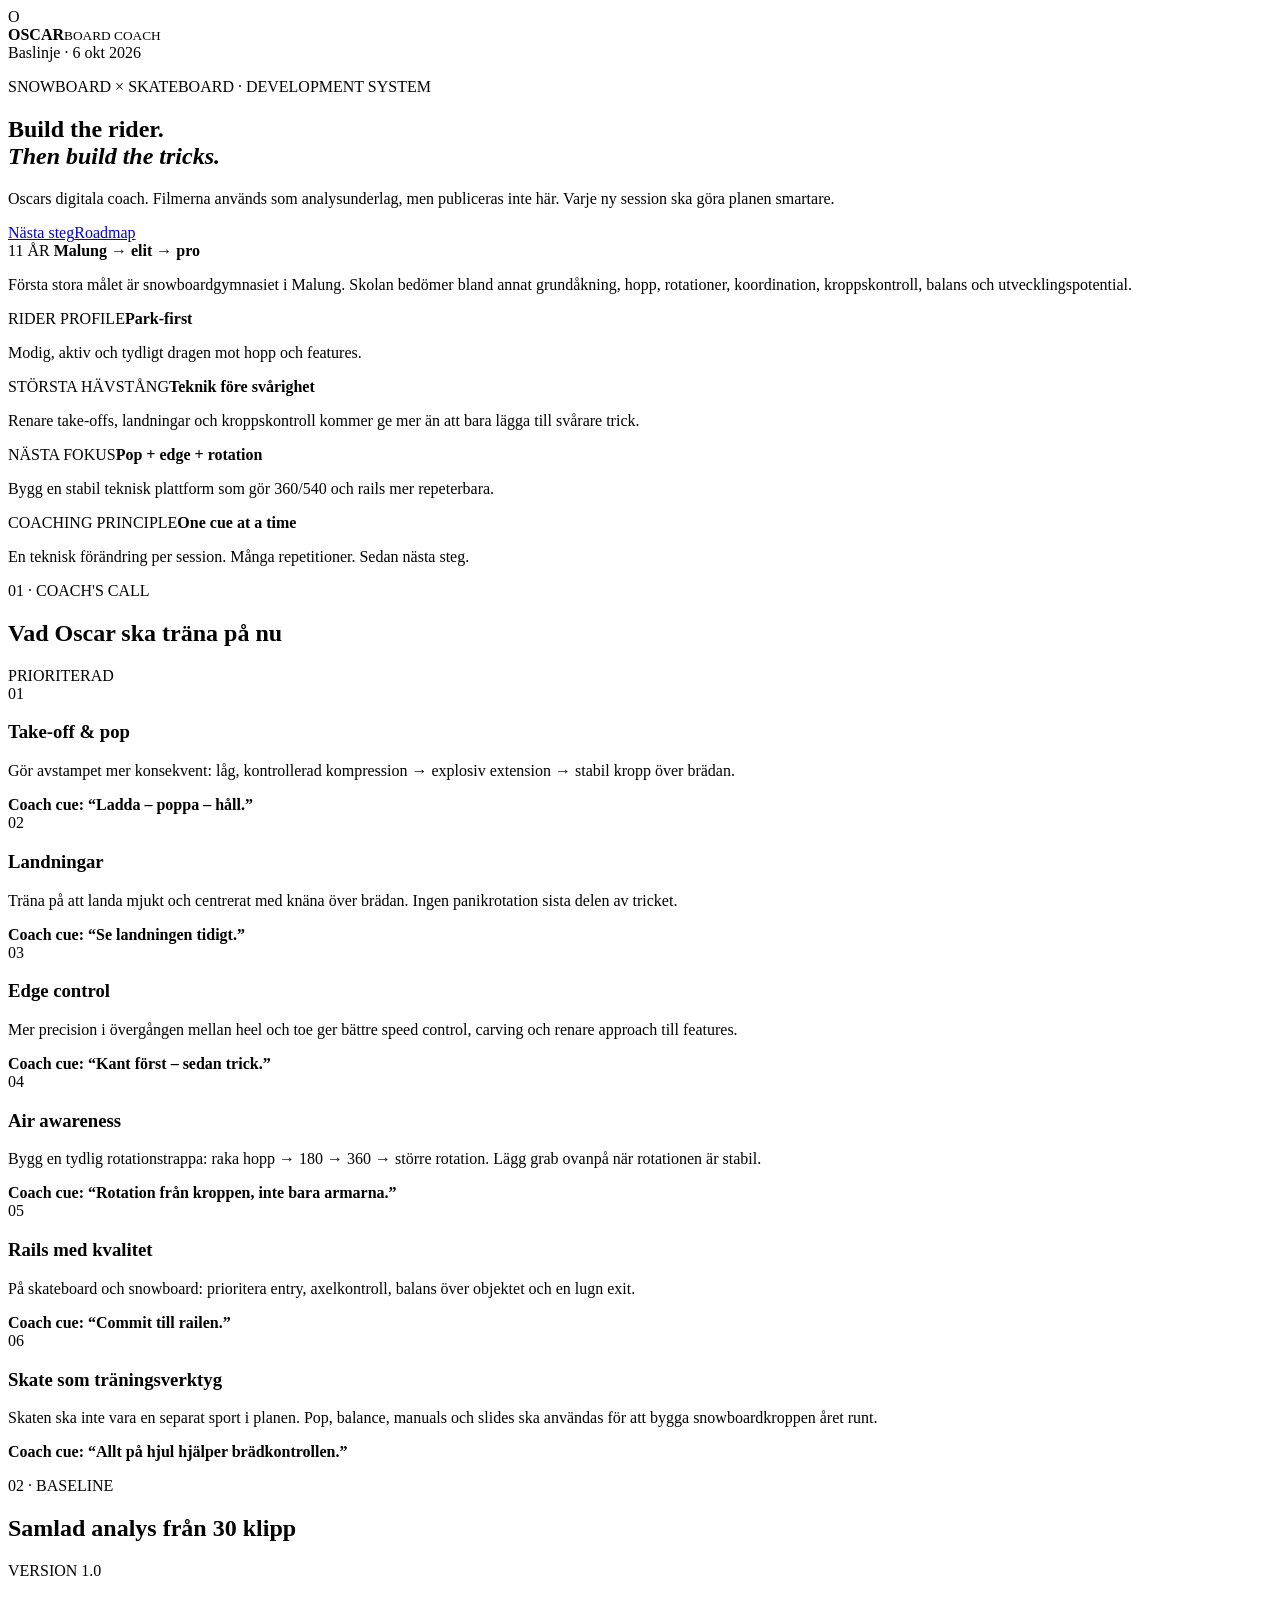
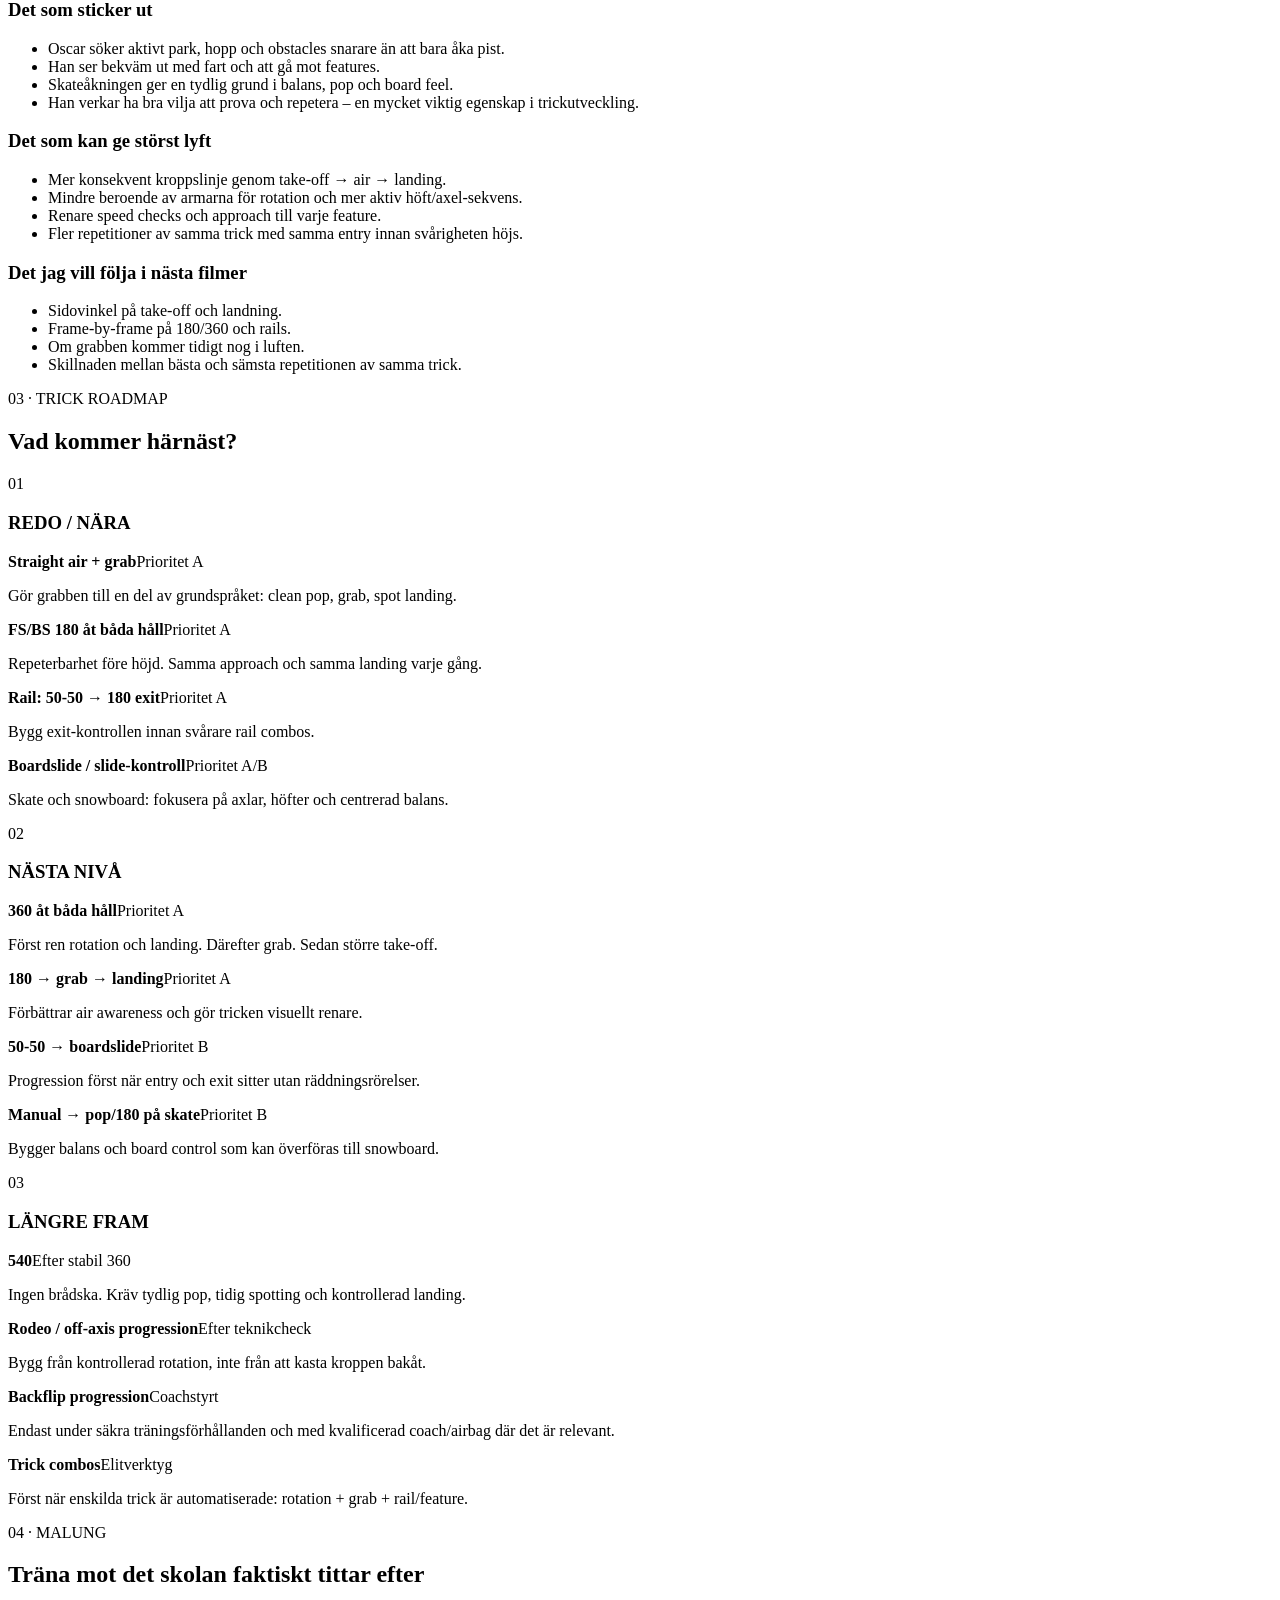
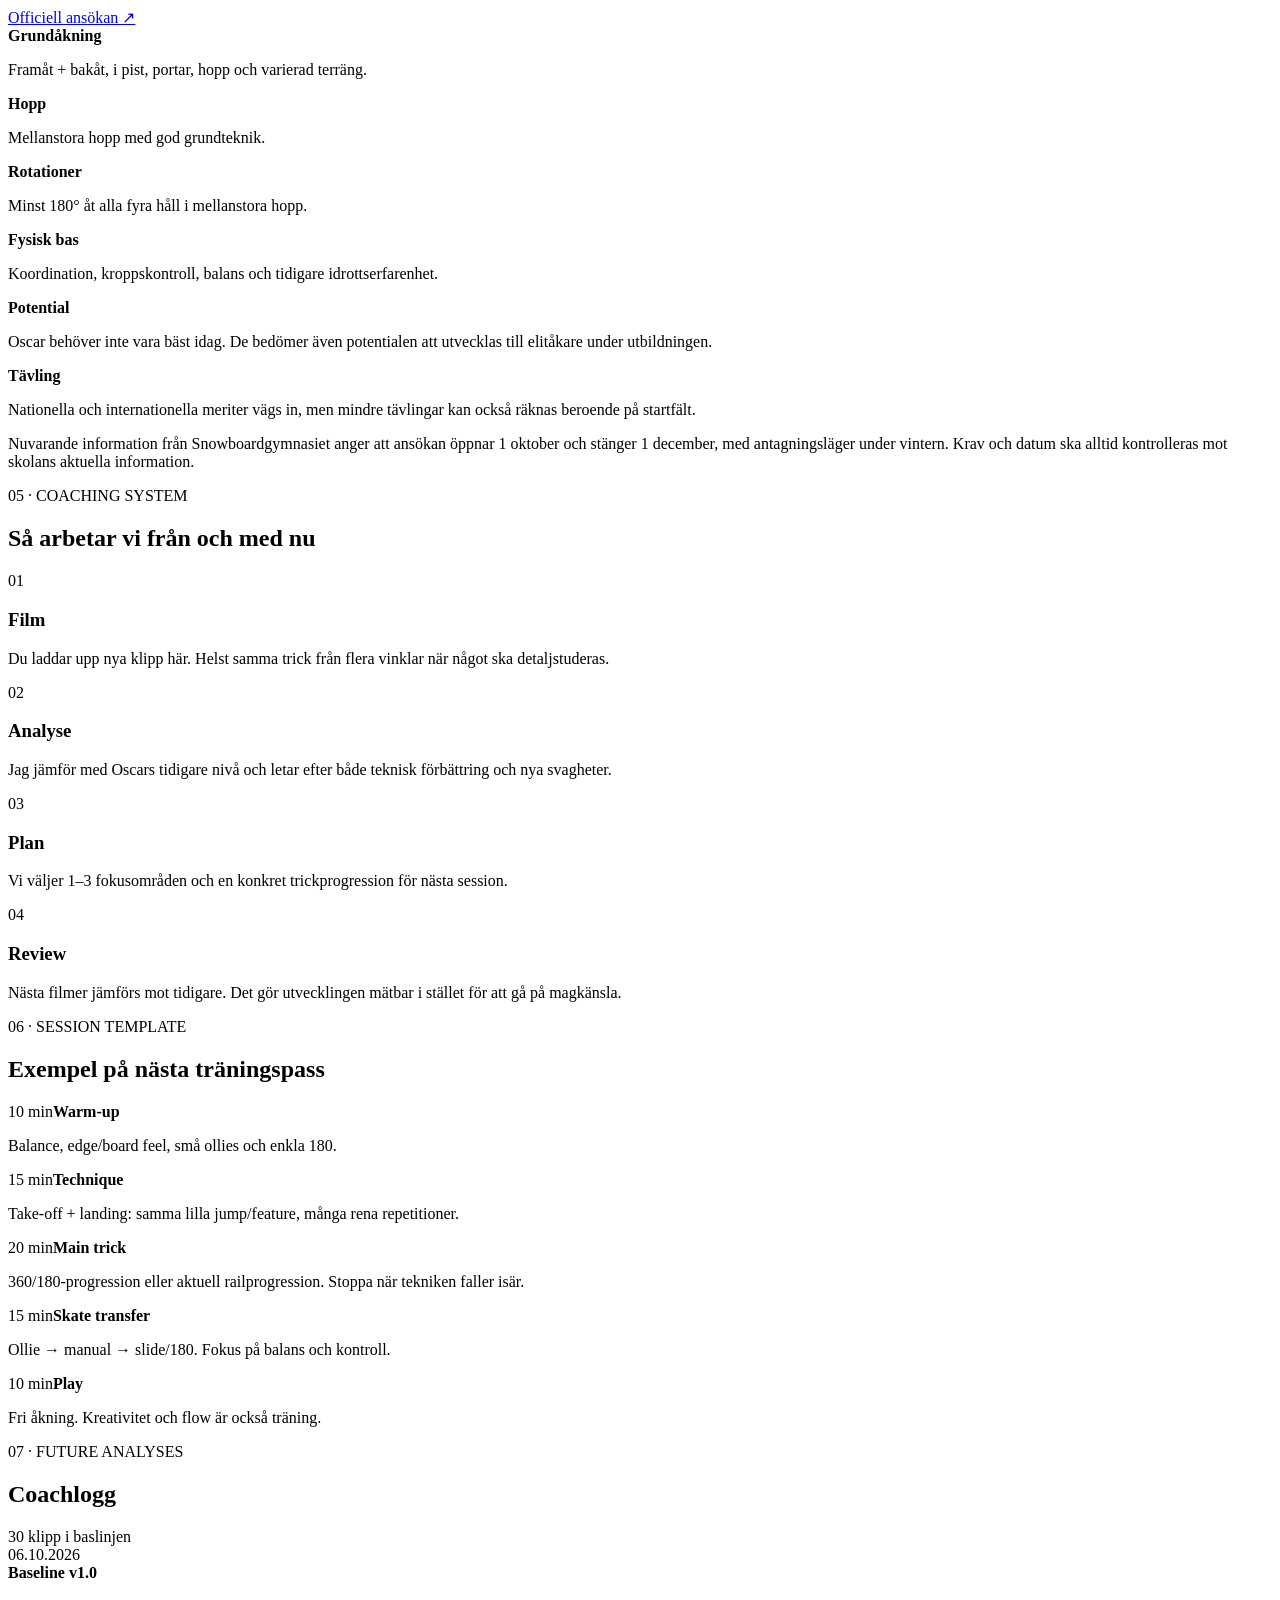
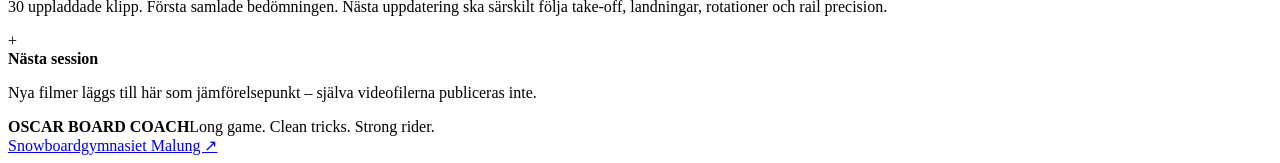
==== oscar/index.html @ fbc898da "Add Oscar Board Coach: oscar/index.html" ====
<!doctype html>
<html lang="sv">
<head>
<meta charset="utf-8">
<meta name="viewport" content="width=device-width, initial-scale=1">
<meta name="theme-color" content="#0b0f14">
<title>OSCAR · Board Coach</title>
<link rel="stylesheet" href="style.css">
</head>
<body>
<header class="top">
  <div class="brand"><span class="mark">O</span><div><strong>OSCAR</strong><small>BOARD COACH</small></div></div>
  <div class="top-meta"><span class="dot"></span> Baslinje · 6 okt 2026</div>
</header>

<main>
<section class="hero">
  <div class="hero-copy">
    <p class="eyebrow">SNOWBOARD × SKATEBOARD · DEVELOPMENT SYSTEM</p>
    <h1>Build the rider.<br><em>Then build the tricks.</em></h1>
    <p class="lead">Oscars digitala coach. Filmerna används som analysunderlag, men publiceras inte här. Varje ny session ska göra planen smartare.</p>
    <div class="hero-actions"><a href="#next">Nästa steg</a><a class="ghost" href="#roadmap">Roadmap</a></div>
  </div>
  <div class="target">
    <span>11 ÅR</span>
    <strong>Malung → elit → pro</strong>
    <p>Första stora målet är snowboardgymnasiet i Malung. Skolan bedömer bland annat grundåkning, hopp, rotationer, koordination, kroppskontroll, balans och utvecklingspotential.</p>
  </div>
</section>

<section class="score-grid">
  <article><span>RIDER PROFILE</span><strong>Park-first</strong><p>Modig, aktiv och tydligt dragen mot hopp och features.</p></article>
  <article><span>STÖRSTA HÄVSTÅNG</span><strong>Teknik före svårighet</strong><p>Renare take-offs, landningar och kroppskontroll kommer ge mer än att bara lägga till svårare trick.</p></article>
  <article><span>NÄSTA FOKUS</span><strong>Pop + edge + rotation</strong><p>Bygg en stabil teknisk plattform som gör 360/540 och rails mer repeterbara.</p></article>
  <article><span>COACHING PRINCIPLE</span><strong>One cue at a time</strong><p>En teknisk förändring per session. Många repetitioner. Sedan nästa steg.</p></article>
</section>

<section id="next" class="section">
  <div class="section-head"><div><p class="eyebrow">01 · COACH'S CALL</p><h2>Vad Oscar ska träna på nu</h2></div><span class="pill hot">PRIORITERAD</span></div>
  <div class="priority-grid">
    <article class="priority p1"><span>01</span><h3>Take-off & pop</h3><p>Gör avstampet mer konsekvent: låg, kontrollerad kompression → explosiv extension → stabil kropp över brädan.</p><b>Coach cue: “Ladda – poppa – håll.”</b></article>
    <article class="priority p2"><span>02</span><h3>Landningar</h3><p>Träna på att landa mjukt och centrerat med knäna över brädan. Ingen panikrotation sista delen av tricket.</p><b>Coach cue: “Se landningen tidigt.”</b></article>
    <article class="priority p3"><span>03</span><h3>Edge control</h3><p>Mer precision i övergången mellan heel och toe ger bättre speed control, carving och renare approach till features.</p><b>Coach cue: “Kant först – sedan trick.”</b></article>
    <article class="priority p4"><span>04</span><h3>Air awareness</h3><p>Bygg en tydlig rotationstrappa: raka hopp → 180 → 360 → större rotation. Lägg grab ovanpå när rotationen är stabil.</p><b>Coach cue: “Rotation från kroppen, inte bara armarna.”</b></article>
    <article class="priority p5"><span>05</span><h3>Rails med kvalitet</h3><p>På skateboard och snowboard: prioritera entry, axelkontroll, balans över objektet och en lugn exit.</p><b>Coach cue: “Commit till railen.”</b></article>
    <article class="priority p6"><span>06</span><h3>Skate som träningsverktyg</h3><p>Skaten ska inte vara en separat sport i planen. Pop, balance, manuals och slides ska användas för att bygga snowboardkroppen året runt.</p><b>Coach cue: “Allt på hjul hjälper brädkontrollen.”</b></article>
  </div>
</section>

<section class="section">
  <div class="section-head"><div><p class="eyebrow">02 · BASELINE</p><h2>Samlad analys från 30 klipp</h2></div><span class="pill">VERSION 1.0</span></div>
  <div class="analysis-grid">
    <article class="analysis-card"><h3>Det som sticker ut</h3><ul><li>Oscar söker aktivt park, hopp och obstacles snarare än att bara åka pist.</li><li>Han ser bekväm ut med fart och att gå mot features.</li><li>Skateåkningen ger en tydlig grund i balans, pop och board feel.</li><li>Han verkar ha bra vilja att prova och repetera – en mycket viktig egenskap i trickutveckling.</li></ul></article>
    <article class="analysis-card"><h3>Det som kan ge störst lyft</h3><ul><li>Mer konsekvent kroppslinje genom take-off → air → landing.</li><li>Mindre beroende av armarna för rotation och mer aktiv höft/axel-sekvens.</li><li>Renare speed checks och approach till varje feature.</li><li>Fler repetitioner av samma trick med samma entry innan svårigheten höjs.</li></ul></article>
    <article class="analysis-card"><h3>Det jag vill följa i nästa filmer</h3><ul><li>Sidovinkel på take-off och landning.</li><li>Frame-by-frame på 180/360 och rails.</li><li>Om grabben kommer tidigt nog i luften.</li><li>Skillnaden mellan bästa och sämsta repetitionen av samma trick.</li></ul></article>
  </div>
</section>

<section id="roadmap" class="section">
  <div class="section-head"><div><p class="eyebrow">03 · TRICK ROADMAP</p><h2>Vad kommer härnäst?</h2></div></div>
  <div class="roadmap">
    <div class="road-col ready"><header><span>01</span><h3>REDO / NÄRA</h3></header>
      <div class="trick"><strong>Straight air + grab</strong><span>Prioritet A</span><p>Gör grabben till en del av grundspråket: clean pop, grab, spot landing.</p></div>
      <div class="trick"><strong>FS/BS 180 åt båda håll</strong><span>Prioritet A</span><p>Repeterbarhet före höjd. Samma approach och samma landing varje gång.</p></div>
      <div class="trick"><strong>Rail: 50-50 → 180 exit</strong><span>Prioritet A</span><p>Bygg exit-kontrollen innan svårare rail combos.</p></div>
      <div class="trick"><strong>Boardslide / slide-kontroll</strong><span>Prioritet A/B</span><p>Skate och snowboard: fokusera på axlar, höfter och centrerad balans.</p></div>
    </div>
    <div class="road-col next"><header><span>02</span><h3>NÄSTA NIVÅ</h3></header>
      <div class="trick"><strong>360 åt båda håll</strong><span>Prioritet A</span><p>Först ren rotation och landing. Därefter grab. Sedan större take-off.</p></div>
      <div class="trick"><strong>180 → grab → landing</strong><span>Prioritet A</span><p>Förbättrar air awareness och gör tricken visuellt renare.</p></div>
      <div class="trick"><strong>50-50 → boardslide</strong><span>Prioritet B</span><p>Progression först när entry och exit sitter utan räddningsrörelser.</p></div>
      <div class="trick"><strong>Manual → pop/180 på skate</strong><span>Prioritet B</span><p>Bygger balans och board control som kan överföras till snowboard.</p></div>
    </div>
    <div class="road-col later"><header><span>03</span><h3>LÄNGRE FRAM</h3></header>
      <div class="trick"><strong>540</strong><span>Efter stabil 360</span><p>Ingen brådska. Kräv tydlig pop, tidig spotting och kontrollerad landing.</p></div>
      <div class="trick"><strong>Rodeo / off-axis progression</strong><span>Efter teknikcheck</span><p>Bygg från kontrollerad rotation, inte från att kasta kroppen bakåt.</p></div>
      <div class="trick"><strong>Backflip progression</strong><span>Coachstyrt</span><p>Endast under säkra träningsförhållanden och med kvalificerad coach/airbag där det är relevant.</p></div>
      <div class="trick"><strong>Trick combos</strong><span>Elitverktyg</span><p>Först när enskilda trick är automatiserade: rotation + grab + rail/feature.</p></div>
    </div>
  </div>
</section>

<section class="section">
  <div class="section-head"><div><p class="eyebrow">04 · MALUNG</p><h2>Träna mot det skolan faktiskt tittar efter</h2></div><a class="source" href="https://www.snowboardgymnasiet.se/ansokan/">Officiell ansökan ↗</a></div>
  <div class="malung-grid">
    <div><strong>Grundåkning</strong><p>Framåt + bakåt, i pist, portar, hopp och varierad terräng.</p></div>
    <div><strong>Hopp</strong><p>Mellanstora hopp med god grundteknik.</p></div>
    <div><strong>Rotationer</strong><p>Minst 180° åt alla fyra håll i mellanstora hopp.</p></div>
    <div><strong>Fysisk bas</strong><p>Koordination, kroppskontroll, balans och tidigare idrottserfarenhet.</p></div>
    <div><strong>Potential</strong><p>Oscar behöver inte vara bäst idag. De bedömer även potentialen att utvecklas till elitåkare under utbildningen.</p></div>
    <div><strong>Tävling</strong><p>Nationella och internationella meriter vägs in, men mindre tävlingar kan också räknas beroende på startfält.</p></div>
  </div>
  <p class="fine">Nuvarande information från Snowboardgymnasiet anger att ansökan öppnar 1 oktober och stänger 1 december, med antagningsläger under vintern. Krav och datum ska alltid kontrolleras mot skolans aktuella information.</p>
</section>

<section class="section">
  <div class="section-head"><div><p class="eyebrow">05 · COACHING SYSTEM</p><h2>Så arbetar vi från och med nu</h2></div></div>
  <div class="system-grid">
    <article><span>01</span><h3>Film</h3><p>Du laddar upp nya klipp här. Helst samma trick från flera vinklar när något ska detaljstuderas.</p></article>
    <article><span>02</span><h3>Analyse</h3><p>Jag jämför med Oscars tidigare nivå och letar efter både teknisk förbättring och nya svagheter.</p></article>
    <article><span>03</span><h3>Plan</h3><p>Vi väljer 1–3 fokusområden och en konkret trickprogression för nästa session.</p></article>
    <article><span>04</span><h3>Review</h3><p>Nästa filmer jämförs mot tidigare. Det gör utvecklingen mätbar i stället för att gå på magkänsla.</p></article>
  </div>
</section>

<section class="section">
  <div class="section-head"><div><p class="eyebrow">06 · SESSION TEMPLATE</p><h2>Exempel på nästa träningspass</h2></div></div>
  <div class="session">
    <div><span>10 min</span><strong>Warm-up</strong><p>Balance, edge/board feel, små ollies och enkla 180.</p></div>
    <div><span>15 min</span><strong>Technique</strong><p>Take-off + landing: samma lilla jump/feature, många rena repetitioner.</p></div>
    <div><span>20 min</span><strong>Main trick</strong><p>360/180-progression eller aktuell railprogression. Stoppa när tekniken faller isär.</p></div>
    <div><span>15 min</span><strong>Skate transfer</strong><p>Ollie → manual → slide/180. Fokus på balans och kontroll.</p></div>
    <div><span>10 min</span><strong>Play</strong><p>Fri åkning. Kreativitet och flow är också träning.</p></div>
  </div>
</section>

<section class="section">
  <div class="section-head"><div><p class="eyebrow">07 · FUTURE ANALYSES</p><h2>Coachlogg</h2></div><span class="pill">30 klipp i baslinjen</span></div>
  <div class="log">
    <div><time>06.10.2026</time><div><strong>Baseline v1.0</strong><p>30 uppladdade klipp. Första samlade bedömningen. Nästa uppdatering ska särskilt följa take-off, landningar, rotationer och rail precision.</p></div></div>
    <div class="log-empty"><span>+</span><div><strong>Nästa session</strong><p>Nya filmer läggs till här som jämförelsepunkt – själva videofilerna publiceras inte.</p></div></div>
  </div>
</section>
</main>

<footer>
  <div><strong>OSCAR BOARD COACH</strong><span>Long game. Clean tricks. Strong rider.</span></div>
  <a href="https://www.snowboardgymnasiet.se/">Snowboardgymnasiet Malung ↗</a>
</footer>
</body>
</html>
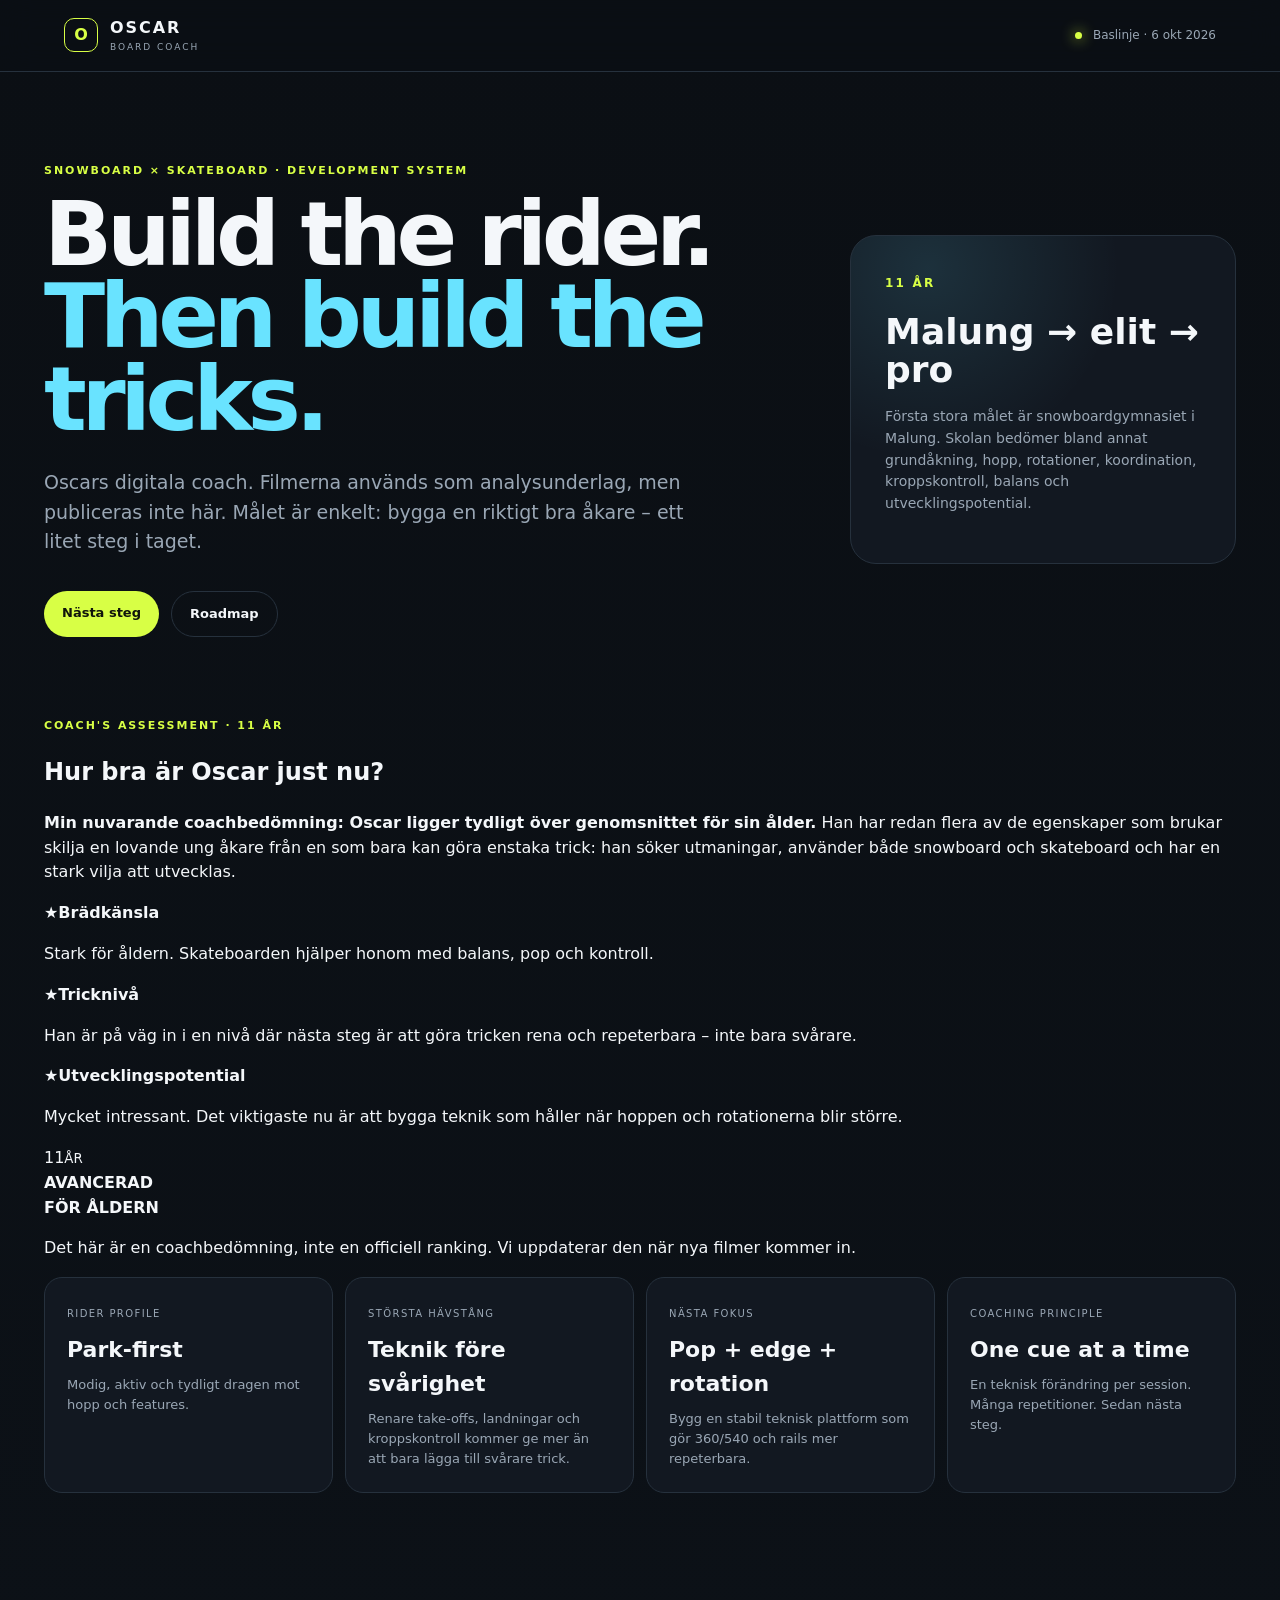
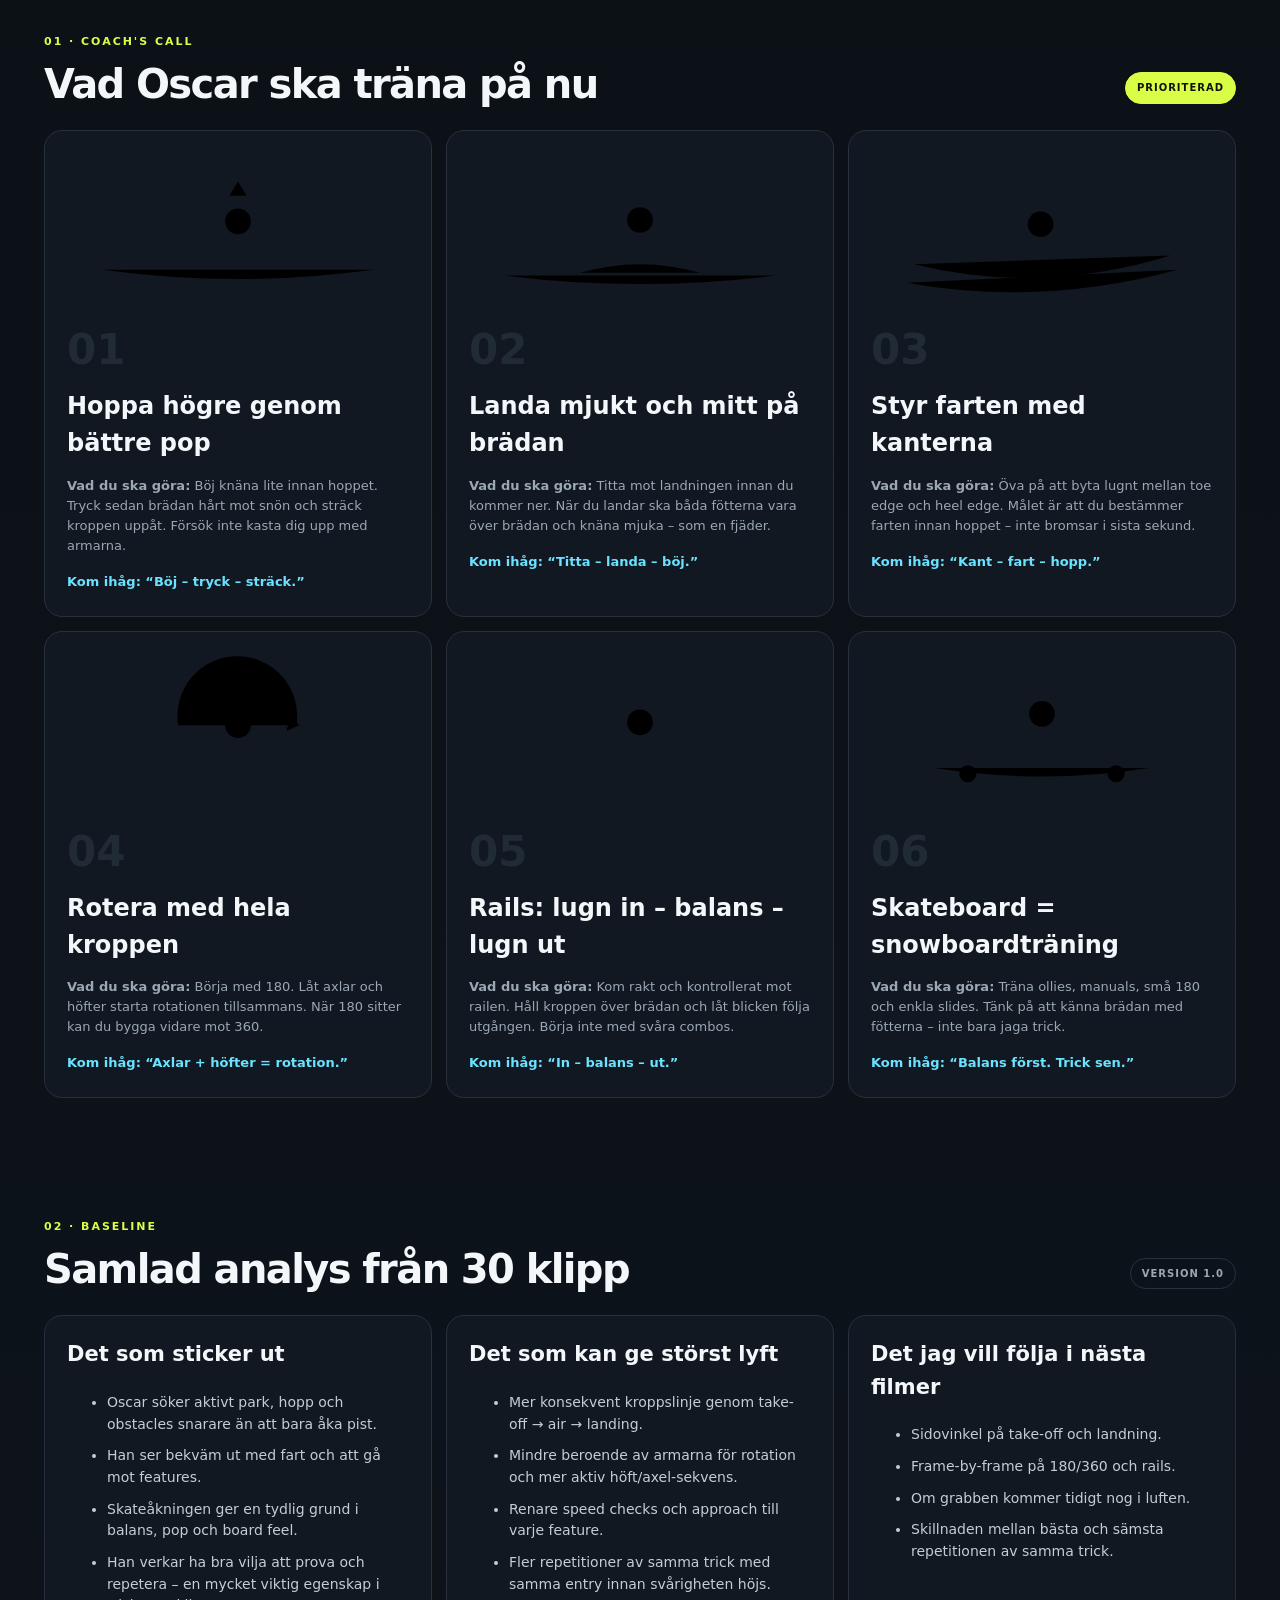
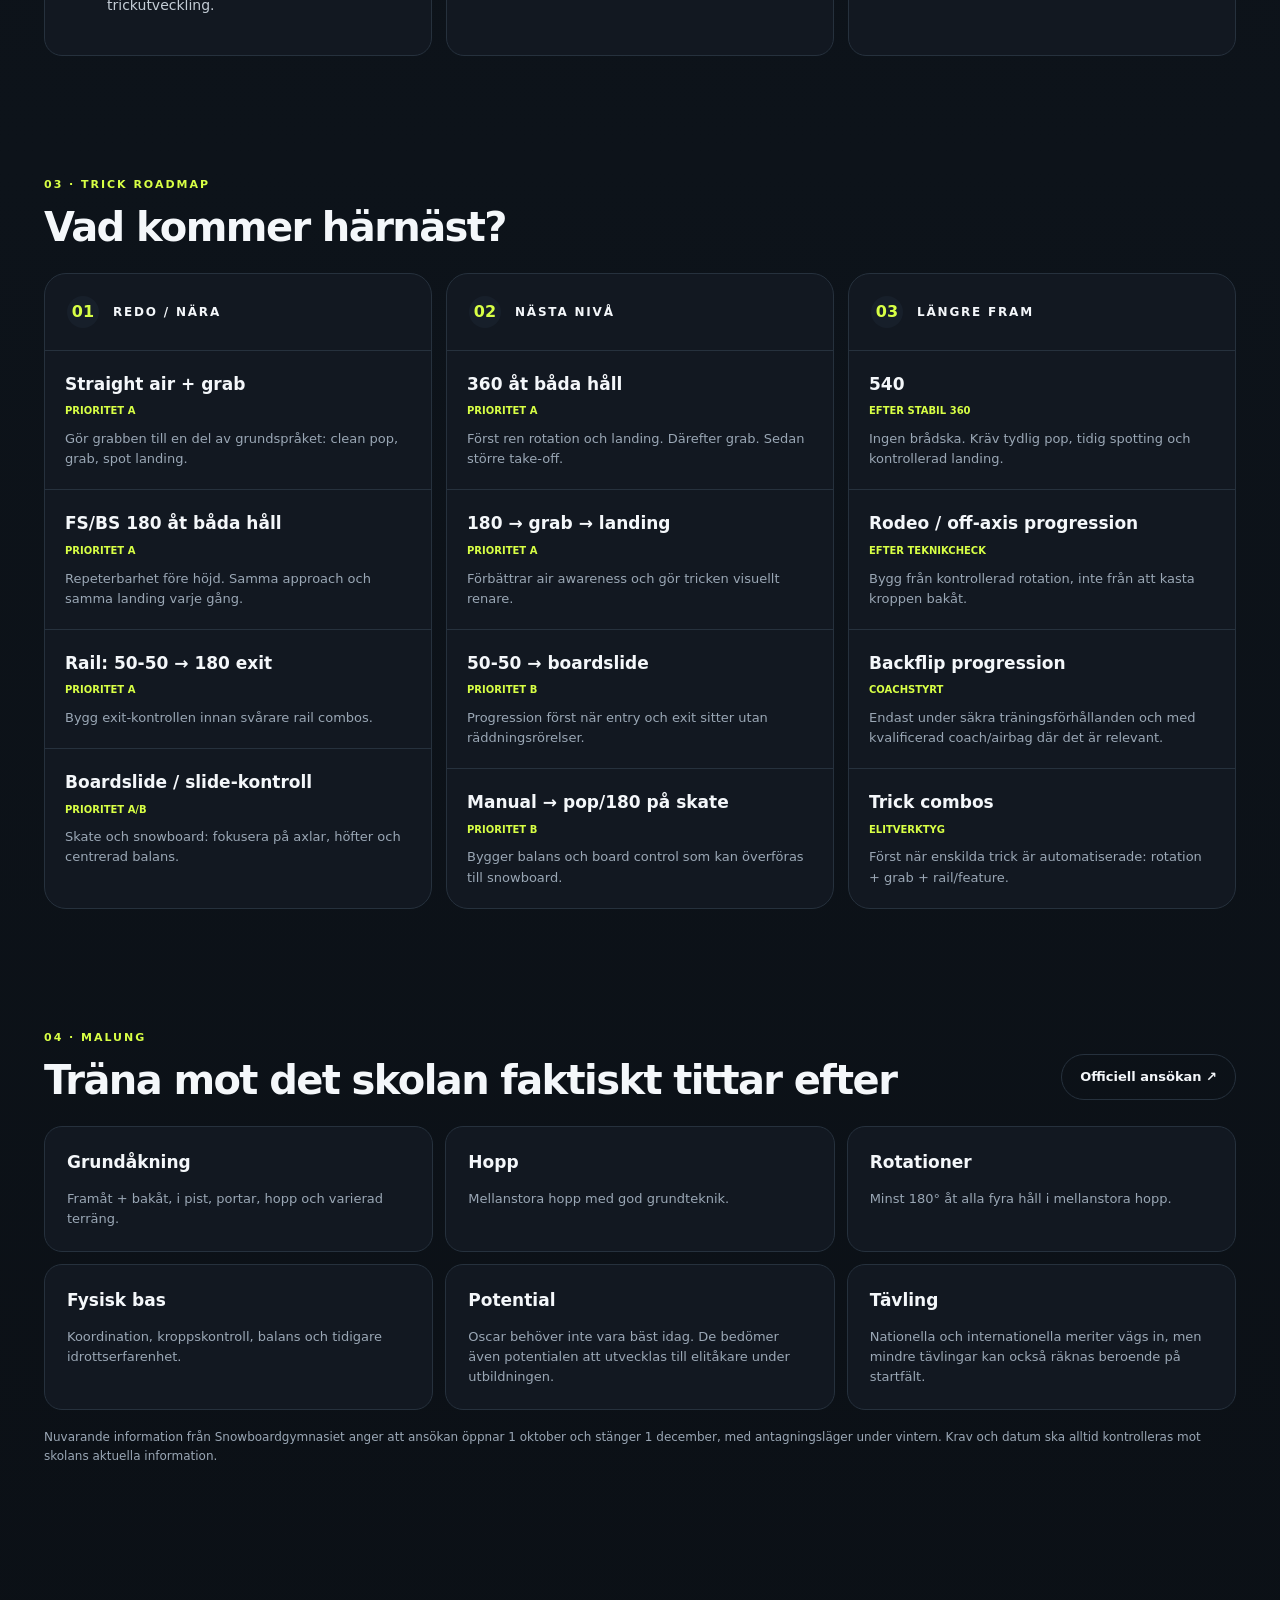
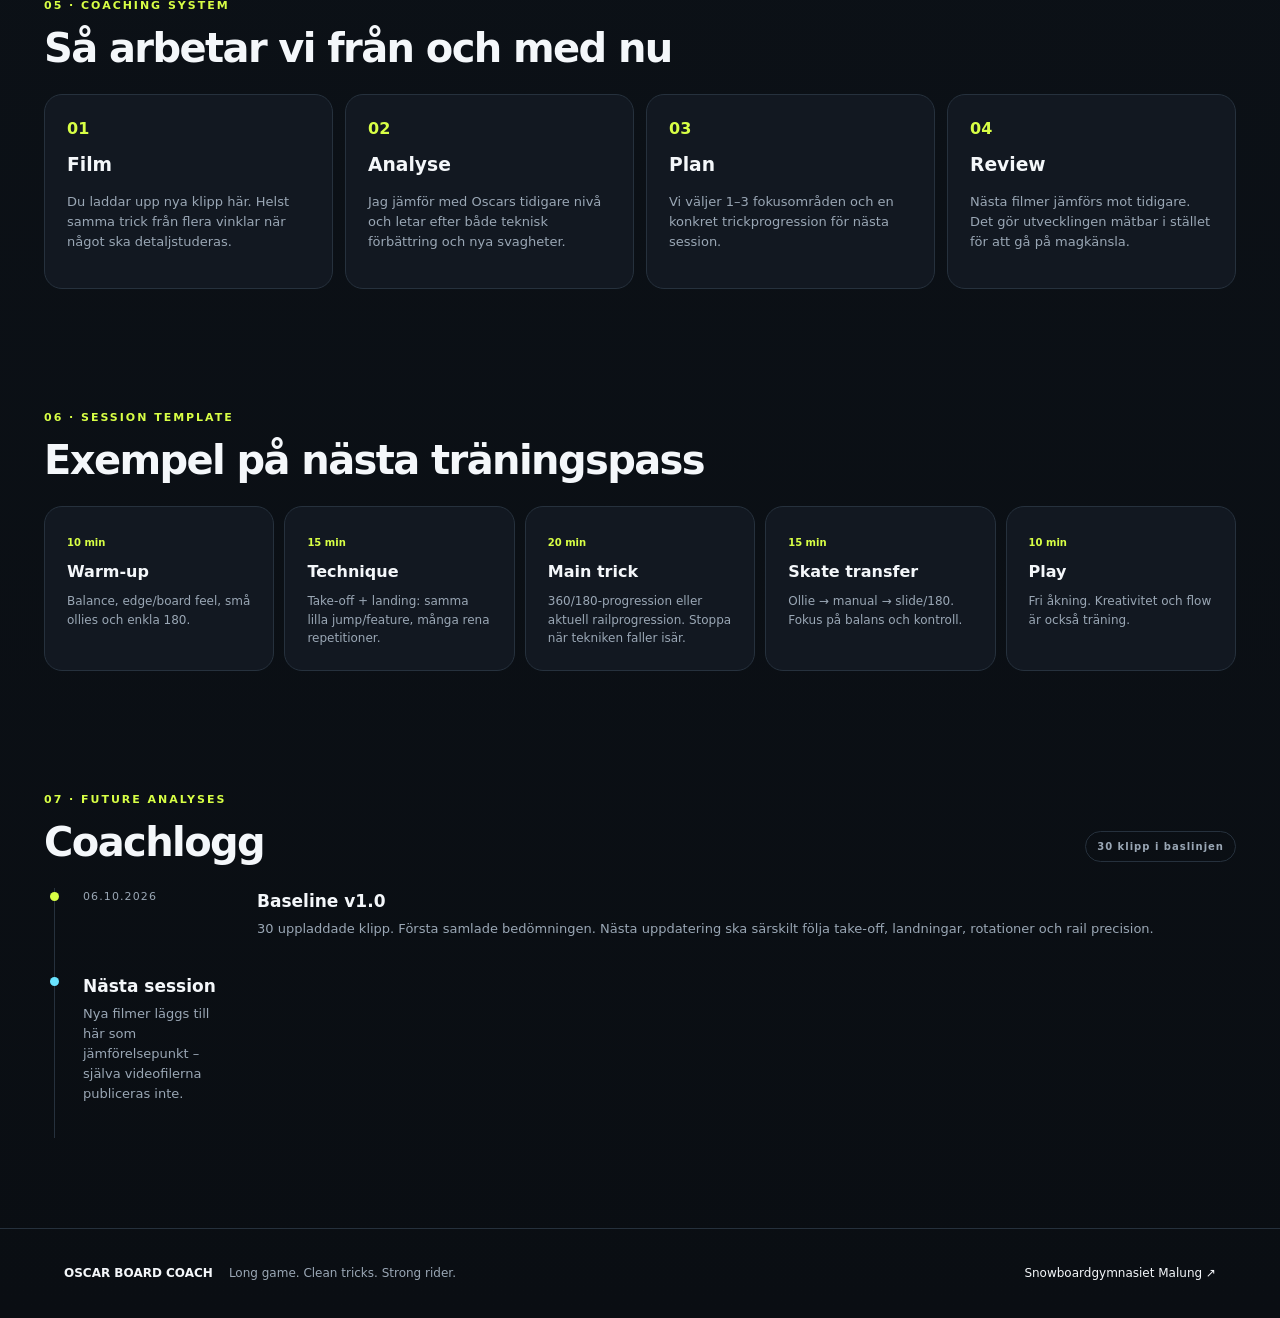
==== commit 1e1807f6: "Improve Oscar coaching page for age 11" ====
--- a/oscar/index.html
+++ b/oscar/index.html
@@ -18,13 +18,31 @@
   <div class="hero-copy">
     <p class="eyebrow">SNOWBOARD × SKATEBOARD · DEVELOPMENT SYSTEM</p>
     <h1>Build the rider.<br><em>Then build the tricks.</em></h1>
-    <p class="lead">Oscars digitala coach. Filmerna används som analysunderlag, men publiceras inte här. Varje ny session ska göra planen smartare.</p>
+    <p class="lead">Oscars digitala coach. Filmerna används som analysunderlag, men publiceras inte här. Målet är enkelt: bygga en riktigt bra åkare – ett litet steg i taget.</p>
     <div class="hero-actions"><a href="#next">Nästa steg</a><a class="ghost" href="#roadmap">Roadmap</a></div>
   </div>
   <div class="target">
     <span>11 ÅR</span>
     <strong>Malung → elit → pro</strong>
     <p>Första stora målet är snowboardgymnasiet i Malung. Skolan bedömer bland annat grundåkning, hopp, rotationer, koordination, kroppskontroll, balans och utvecklingspotential.</p>
+  </div>
+</section>
+
+<section class="age-assessment">
+  <div class="assessment-main">
+    <p class="eyebrow">COACH'S ASSESSMENT · 11 ÅR</p>
+    <h2>Hur bra är Oscar just nu?</h2>
+    <p class="assessment-lead"><strong>Min nuvarande coachbedömning: Oscar ligger tydligt över genomsnittet för sin ålder.</strong> Han har redan flera av de egenskaper som brukar skilja en lovande ung åkare från en som bara kan göra enstaka trick: han söker utmaningar, använder både snowboard och skateboard och har en stark vilja att utvecklas.</p>
+    <div class="assessment-points">
+      <div><span>★</span><strong>Brädkänsla</strong><p>Stark för åldern. Skateboarden hjälper honom med balans, pop och kontroll.</p></div>
+      <div><span>★</span><strong>Tricknivå</strong><p>Han är på väg in i en nivå där nästa steg är att göra tricken rena och repeterbara – inte bara svårare.</p></div>
+      <div><span>★</span><strong>Utvecklingspotential</strong><p>Mycket intressant. Det viktigaste nu är att bygga teknik som håller när hoppen och rotationerna blir större.</p></div>
+    </div>
+  </div>
+  <div class="level-meter">
+    <div class="level-ring"><span>11</span><small>ÅR</small></div>
+    <strong>AVANCERAD<br>FÖR ÅLDERN</strong>
+    <p>Det här är en coachbedömning, inte en officiell ranking. Vi uppdaterar den när nya filmer kommer in.</p>
   </div>
 </section>
 
@@ -38,12 +56,12 @@
 <section id="next" class="section">
   <div class="section-head"><div><p class="eyebrow">01 · COACH'S CALL</p><h2>Vad Oscar ska träna på nu</h2></div><span class="pill hot">PRIORITERAD</span></div>
   <div class="priority-grid">
-    <article class="priority p1"><span>01</span><h3>Take-off & pop</h3><p>Gör avstampet mer konsekvent: låg, kontrollerad kompression → explosiv extension → stabil kropp över brädan.</p><b>Coach cue: “Ladda – poppa – håll.”</b></article>
-    <article class="priority p2"><span>02</span><h3>Landningar</h3><p>Träna på att landa mjukt och centrerat med knäna över brädan. Ingen panikrotation sista delen av tricket.</p><b>Coach cue: “Se landningen tidigt.”</b></article>
-    <article class="priority p3"><span>03</span><h3>Edge control</h3><p>Mer precision i övergången mellan heel och toe ger bättre speed control, carving och renare approach till features.</p><b>Coach cue: “Kant först – sedan trick.”</b></article>
-    <article class="priority p4"><span>04</span><h3>Air awareness</h3><p>Bygg en tydlig rotationstrappa: raka hopp → 180 → 360 → större rotation. Lägg grab ovanpå när rotationen är stabil.</p><b>Coach cue: “Rotation från kroppen, inte bara armarna.”</b></article>
-    <article class="priority p5"><span>05</span><h3>Rails med kvalitet</h3><p>På skateboard och snowboard: prioritera entry, axelkontroll, balans över objektet och en lugn exit.</p><b>Coach cue: “Commit till railen.”</b></article>
-    <article class="priority p6"><span>06</span><h3>Skate som träningsverktyg</h3><p>Skaten ska inte vara en separat sport i planen. Pop, balance, manuals och slides ska användas för att bygga snowboardkroppen året runt.</p><b>Coach cue: “Allt på hjul hjälper brädkontrollen.”</b></article>
+    <article class="priority p1"><div class="priority-visual"><svg viewBox="0 0 240 110"><path class="board" d="M25 82 Q120 95 215 82"/><circle class="rider" cx="120" cy="48" r="9"/><path class="body" d="M120 57 L120 76 M120 62 L98 70 M120 62 L142 70 M120 76 L105 84 M120 76 L137 84"/><path class="arrow" d="M120 95 L120 22"/><path class="arrowhead" d="M114 30 L120 20 L126 30"/></svg></div><span>01</span><h3>Hoppa högre genom bättre pop</h3><p><strong>Vad du ska göra:</strong> Böj knäna lite innan hoppet. Tryck sedan brädan hårt mot snön och sträck kroppen uppåt. Försök inte kasta dig upp med armarna.</p><b>Kom ihåg: “Böj – tryck – sträck.”</b></article>
+    <article class="priority p2"><div class="priority-visual"><svg viewBox="0 0 240 110"><path class="board" d="M25 86 Q120 98 215 86"/><circle class="rider" cx="120" cy="47" r="9"/><path class="body" d="M120 56 L120 70 M120 60 L99 66 M120 60 L141 66 M120 70 L106 84 M120 70 L134 84"/><path class="soft" d="M78 84 Q120 72 162 84"/></svg></div><span>02</span><h3>Landa mjukt och mitt på brädan</h3><p><strong>Vad du ska göra:</strong> Titta mot landningen innan du kommer ner. När du landar ska båda fötterna vara över brädan och knäna mjuka – som en fjäder.</p><b>Kom ihåg: “Titta – landa – böj.”</b></article>
+    <article class="priority p3"><div class="priority-visual"><svg viewBox="0 0 240 110"><path class="board" d="M30 78 Q120 100 210 72"/><path class="track" d="M25 91 Q120 108 215 82"/><circle class="rider" cx="119" cy="50" r="9"/><path class="body" d="M119 59 L119 75 M119 64 L99 69 M119 64 L140 60 M119 75 L105 82 M119 75 L137 78"/></svg></div><span>03</span><h3>Styr farten med kanterna</h3><p><strong>Vad du ska göra:</strong> Öva på att byta lugnt mellan toe edge och heel edge. Målet är att du bestämmer farten innan hoppet – inte bromsar i sista sekund.</p><b>Kom ihåg: “Kant – fart – hopp.”</b></article>
+    <article class="priority p4"><div class="priority-visual"><svg viewBox="0 0 240 110"><circle class="rider" cx="120" cy="50" r="9"/><path class="body" d="M120 59 L120 78 M120 64 L98 56 M120 64 L142 56 M120 78 L106 91 M120 78 L134 91"/><path class="spin" d="M78 50 A42 42 0 1 1 161 50"/><path class="arrowhead" d="M157 43 L163 50 L154 54"/></svg></div><span>04</span><h3>Rotera med hela kroppen</h3><p><strong>Vad du ska göra:</strong> Börja med 180. Låt axlar och höfter starta rotationen tillsammans. När 180 sitter kan du bygga vidare mot 360.</p><b>Kom ihåg: “Axlar + höfter = rotation.”</b></article>
+    <article class="priority p5"><div class="priority-visual"><svg viewBox="0 0 240 110"><path class="rail" d="M35 80 L205 55"/><path class="rail-leg" d="M70 75 L65 94 M170 61 L165 80"/><circle class="rider" cx="120" cy="48" r="9"/><path class="body" d="M120 57 L120 73 M120 62 L100 57 M120 62 L140 54 M120 73 L106 80 M120 73 L136 67"/></svg></div><span>05</span><h3>Rails: lugn in – balans – lugn ut</h3><p><strong>Vad du ska göra:</strong> Kom rakt och kontrollerat mot railen. Håll kroppen över brädan och låt blicken följa utgången. Börja inte med svåra combos.</p><b>Kom ihåg: “In – balans – ut.”</b></article>
+    <article class="priority p6"><div class="priority-visual"><svg viewBox="0 0 240 110"><path class="board" d="M45 80 Q120 92 195 80"/><circle class="wheel" cx="68" cy="84" r="6"/><circle class="wheel" cx="172" cy="84" r="6"/><circle class="rider" cx="120" cy="42" r="9"/><path class="body" d="M120 51 L120 69 M120 56 L100 65 M120 56 L140 61 M120 69 L105 78 M120 69 L137 78"/></svg></div><span>06</span><h3>Skateboard = snowboardträning</h3><p><strong>Vad du ska göra:</strong> Träna ollies, manuals, små 180 och enkla slides. Tänk på att känna brädan med fötterna – inte bara jaga trick.</p><b>Kom ihåg: “Balans först. Trick sen.”</b></article>
   </div>
 </section>
 
--- a/oscar/style.css
+++ b/oscar/style.css
@@ -0,0 +1,2 @@
+:root{--bg:#0b0f14;--panel:#121821;--panel2:#171f2a;--text:#f4f7fa;--muted:#9aa7b5;--line:#26313d;--accent:#d8ff45;--cyan:#69e3ff;--orange:#ff9c5a;--red:#ff6d6d}
+*{box-sizing:border-box}html{scroll-behavior:smooth}body{margin:0;background:linear-gradient(180deg,#0b0f14,#0d131a 55%,#0a0e13);color:var(--text);font-family:Inter,ui-sans-serif,system-ui,-apple-system,BlinkMacSystemFont,"Segoe UI",sans-serif;line-height:1.55}.top{height:72px;border-bottom:1px solid var(--line);display:flex;align-items:center;justify-content:space-between;padding:0 5vw;position:sticky;top:0;background:rgba(11,15,20,.9);backdrop-filter:blur(16px);z-index:10}.brand{display:flex;align-items:center;gap:12px}.mark{display:grid;place-items:center;width:34px;height:34px;border:1px solid var(--accent);color:var(--accent);font-weight:900;border-radius:10px}.brand strong{display:block;letter-spacing:.12em}.brand small{display:block;color:var(--muted);font-size:9px;letter-spacing:.22em}.top-meta{font-size:12px;color:var(--muted)}.dot{display:inline-block;width:7px;height:7px;background:var(--accent);border-radius:50%;margin-right:7px;box-shadow:0 0 14px var(--accent)}main{max-width:1240px;margin:auto;padding:0 24px}.hero{min-height:610px;display:grid;grid-template-columns:1.45fr .75fr;gap:60px;align-items:center;padding:90px 0 80px}.eyebrow{font-size:11px;letter-spacing:.18em;color:var(--accent);font-weight:800;margin:0 0 14px}.hero h1{font-size:clamp(50px,7vw,94px);line-height:.92;letter-spacing:-.06em;margin:0 0 28px}.hero h1 em{color:var(--cyan);font-style:normal}.lead{max-width:650px;color:var(--muted);font-size:19px}.hero-actions{display:flex;gap:12px;margin-top:34px}.hero-actions a,.source{padding:12px 18px;border-radius:999px;background:var(--accent);color:#10150b;text-decoration:none;font-weight:800;font-size:13px}.hero-actions .ghost{background:transparent;color:var(--text);border:1px solid var(--line)}.target{border:1px solid var(--line);background:radial-gradient(circle at 20% 10%,rgba(105,227,255,.12),transparent 45%),var(--panel);padding:34px;border-radius:26px}.target span{color:var(--accent);font-size:12px;font-weight:800;letter-spacing:.18em}.target strong{display:block;font-size:36px;line-height:1.05;margin:18px 0}.target p{color:var(--muted);font-size:14px}.score-grid{display:grid;grid-template-columns:repeat(4,1fr);gap:12px;margin-bottom:110px}.score-grid article,.priority,.analysis-card,.malung-grid>div,.system-grid article,.session>div{background:var(--panel);border:1px solid var(--line);border-radius:18px;padding:22px}.score-grid span{font-size:10px;color:var(--muted);letter-spacing:.14em}.score-grid strong{display:block;font-size:22px;margin:8px 0}.score-grid p{font-size:13px;color:var(--muted);margin:0}.section{padding:30px 0 90px}.section-head{display:flex;align-items:end;justify-content:space-between;gap:20px;margin-bottom:26px}.section-head h2{font-size:40px;line-height:1;margin:0;letter-spacing:-.04em}.pill{border:1px solid var(--line);padding:7px 11px;border-radius:999px;color:var(--muted);font-size:10px;font-weight:800;letter-spacing:.1em}.pill.hot{color:#111;background:var(--accent);border-color:var(--accent)}.priority-grid{display:grid;grid-template-columns:repeat(3,1fr);gap:14px}.priority{min-height:235px;position:relative;overflow:hidden}.priority>span{font-size:42px;font-weight:900;color:#202b36}.priority h3{font-size:24px;margin:6px 0}.priority p,.priority b{font-size:13px;color:var(--muted)}.priority b{color:var(--cyan)}.analysis-grid{display:grid;grid-template-columns:repeat(3,1fr);gap:14px}.analysis-card h3{font-size:21px;margin-top:0}.analysis-card li{margin:10px 0;color:#c4cdd6;font-size:14px}.roadmap{display:grid;grid-template-columns:repeat(3,1fr);gap:14px}.road-col{border:1px solid var(--line);border-radius:22px;overflow:hidden;background:var(--panel)}.road-col header{padding:22px;border-bottom:1px solid var(--line);display:flex;align-items:center;gap:14px}.road-col header span{width:32px;height:32px;border-radius:50%;display:grid;place-items:center;background:var(--panel2);color:var(--accent);font-weight:900}.road-col h3{font-size:12px;letter-spacing:.15em;margin:0}.trick{padding:20px;border-bottom:1px solid var(--line)}.trick:last-child{border-bottom:0}.trick strong{display:block;font-size:17px}.trick>span{font-size:10px;color:var(--accent);text-transform:uppercase;font-weight:800}.trick p{font-size:13px;color:var(--muted);margin:7px 0 0}.malung-grid{display:grid;grid-template-columns:repeat(3,1fr);gap:12px}.malung-grid strong{font-size:17px}.malung-grid p{font-size:13px;color:var(--muted);margin-bottom:0}.fine{color:var(--muted);font-size:12px;margin-top:18px}.source{background:transparent;color:var(--text);border:1px solid var(--line)}.system-grid{display:grid;grid-template-columns:repeat(4,1fr);gap:12px}.system-grid span{color:var(--accent);font-weight:900}.system-grid h3{margin:8px 0}.system-grid p{color:var(--muted);font-size:13px}.session{display:grid;grid-template-columns:repeat(5,1fr);gap:10px}.session span{font-size:10px;color:var(--accent);font-weight:800}.session strong{display:block;margin:7px 0}.session p{font-size:12px;color:var(--muted);margin:0}.log{border-left:1px solid var(--line);margin-left:10px}.log>div{display:grid;grid-template-columns:150px 1fr;gap:24px;padding:0 0 30px 28px;position:relative}.log>div:before{content:"";position:absolute;left:-5px;top:4px;width:9px;height:9px;background:var(--accent);border-radius:50%}.log time{font-size:11px;color:var(--muted);letter-spacing:.1em}.log strong{font-size:17px}.log p{margin:4px 0;color:var(--muted);font-size:13px}.log-empty:before{background:var(--cyan)!important}.log-empty>span{display:none}footer{border-top:1px solid var(--line);padding:35px 5vw;display:flex;justify-content:space-between;gap:20px;color:var(--muted);font-size:12px}footer strong{color:var(--text);margin-right:16px}footer a{color:var(--text);text-decoration:none}@media(max-width:900px){.hero{grid-template-columns:1fr;gap:30px}.score-grid,.priority-grid,.analysis-grid,.roadmap,.malung-grid{grid-template-columns:1fr 1fr}.system-grid{grid-template-columns:1fr 1fr}.session{grid-template-columns:1fr 1fr}.hero{padding-top:60px}.section-head h2{font-size:32px}}@media(max-width:600px){main{padding:0 15px}.top{padding:0 15px}.top-meta{display:none}.hero h1{font-size:56px}.score-grid,.priority-grid,.analysis-grid,.roadmap,.malung-grid,.system-grid,.session{grid-template-columns:1fr}.section{padding-bottom:65px}.log>div{grid-template-columns:1fr;gap:3px}footer{display:block}footer a{display:block;margin-top:14px}}
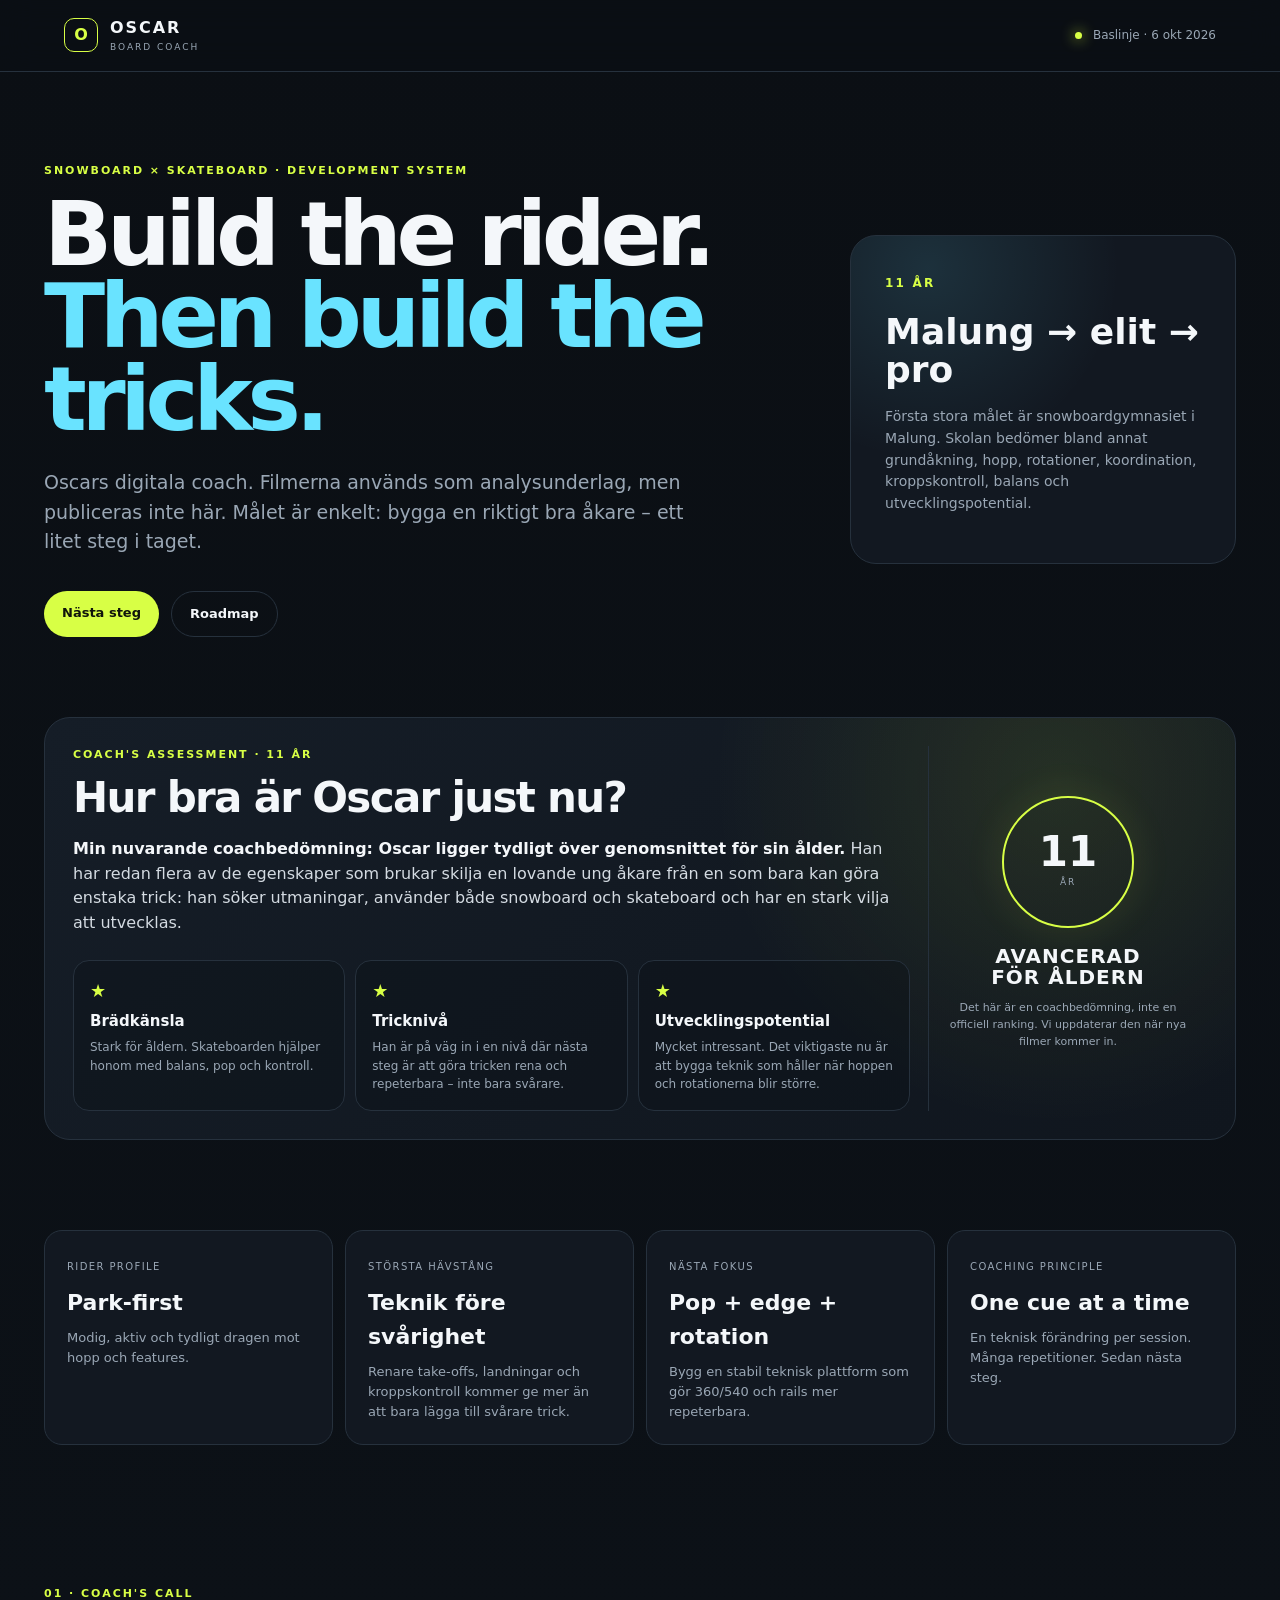
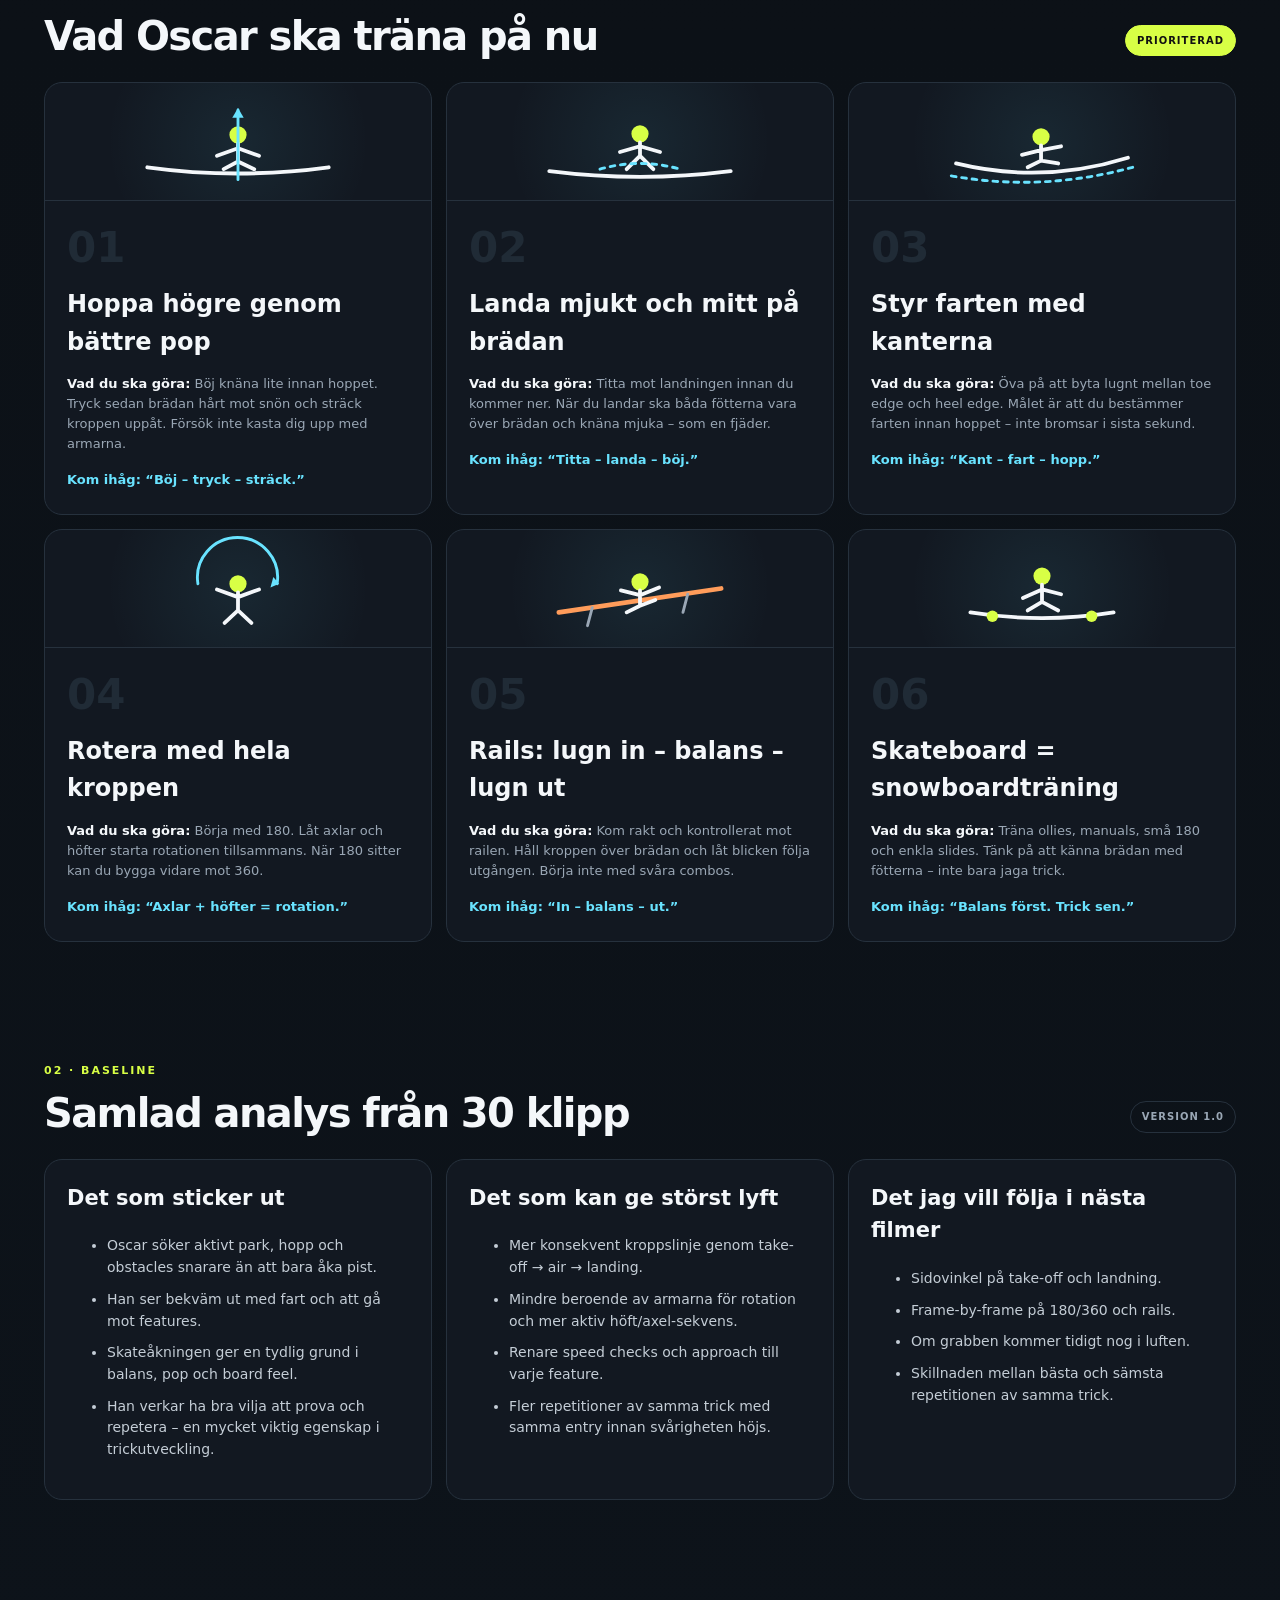
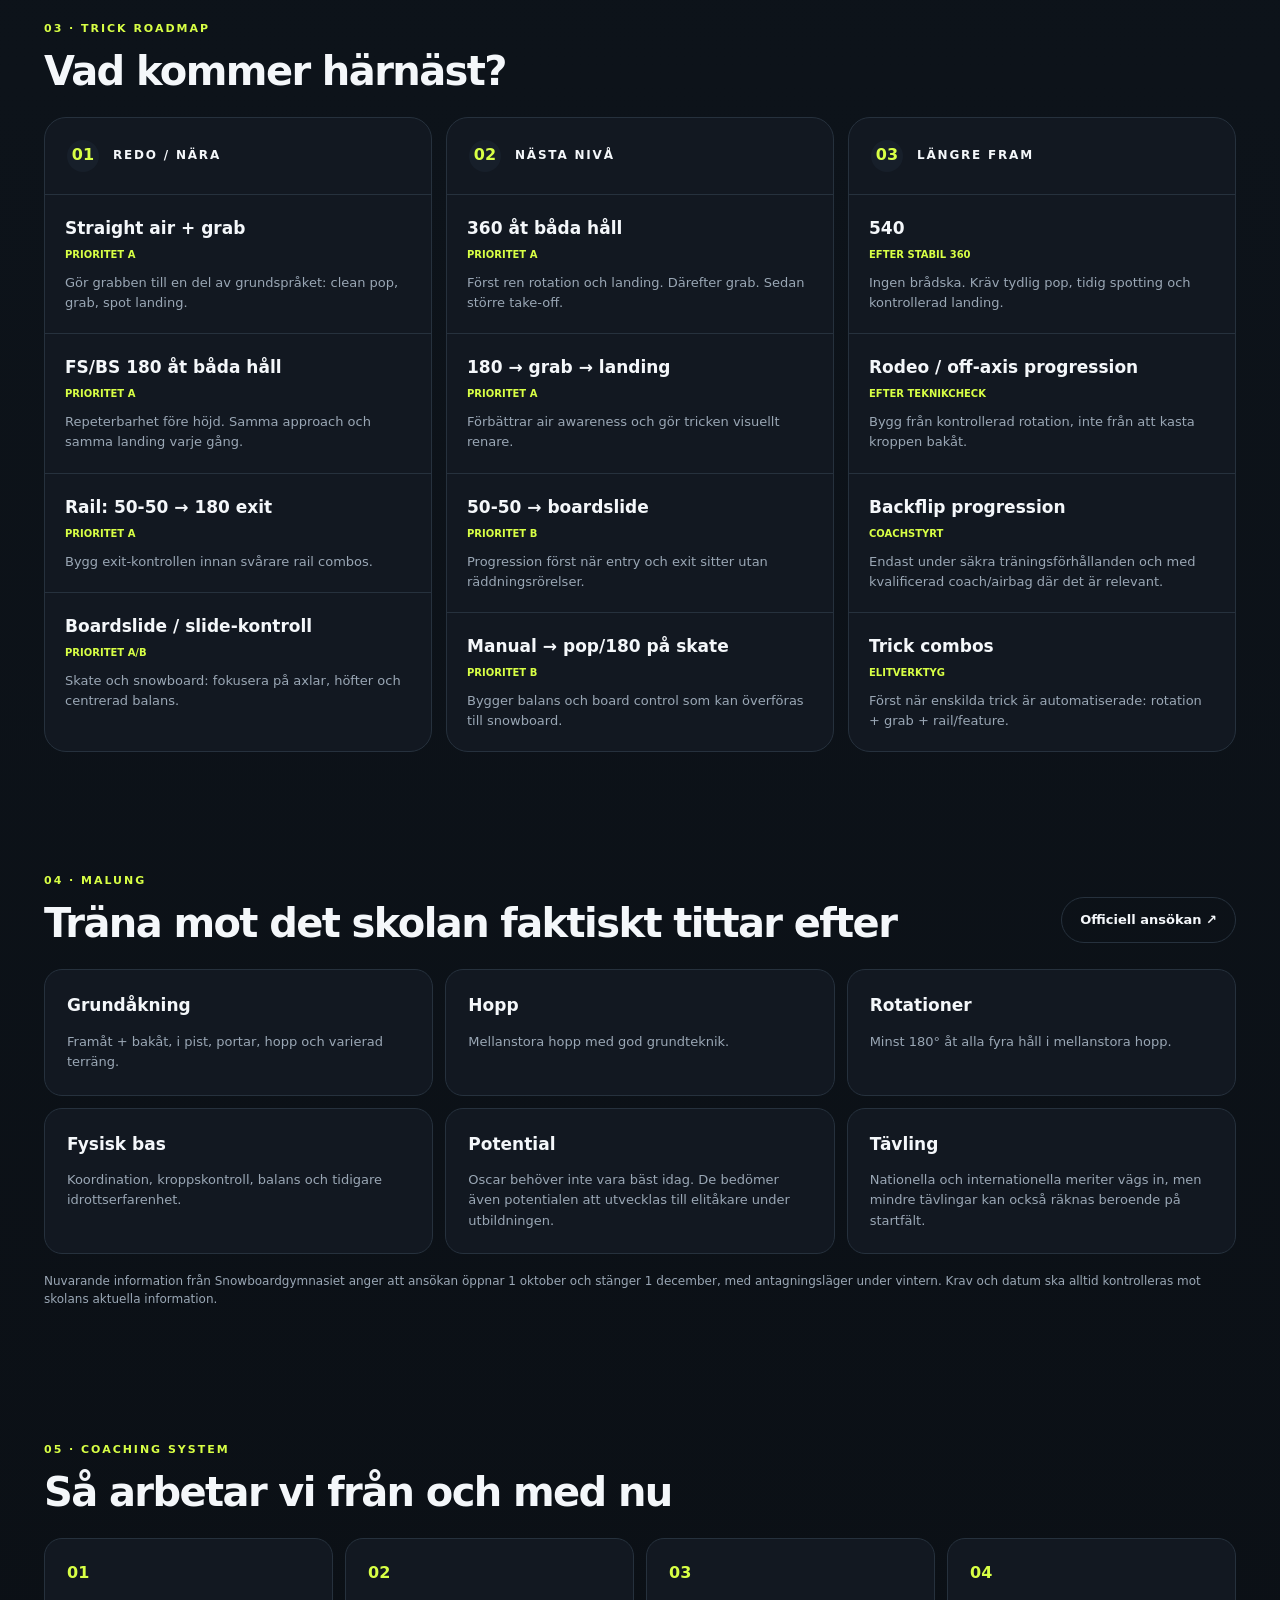
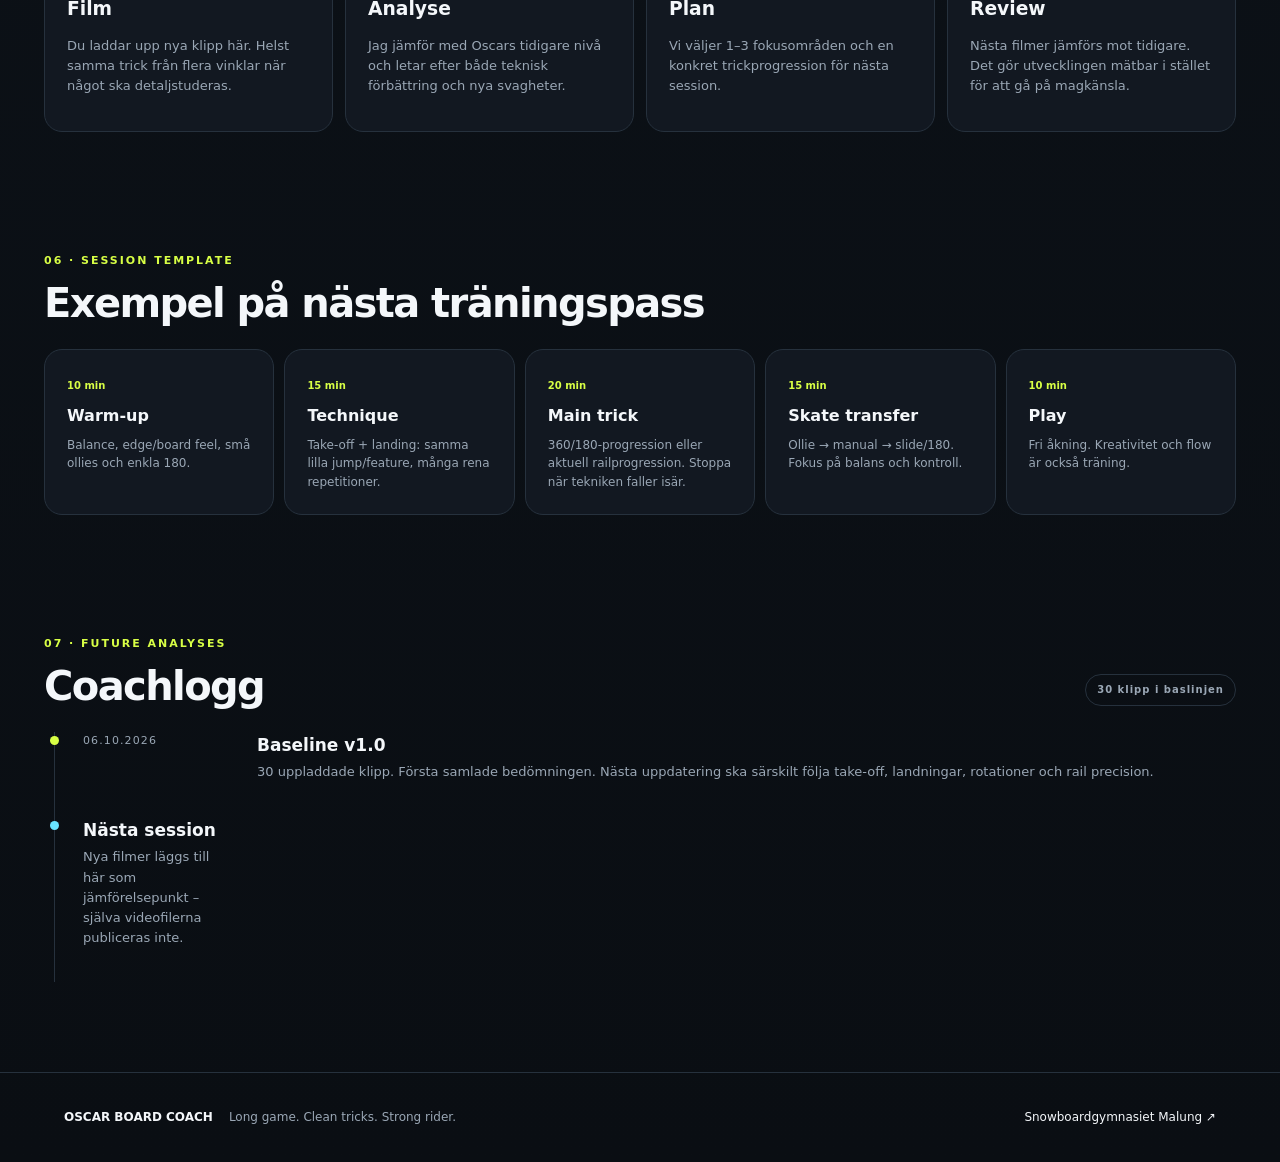
==== commit 6533011f: "Force refresh Oscar Board Coach Pages build" ====
--- a/oscar/index.html
+++ b/oscar/index.html
@@ -5,7 +5,7 @@
 <meta name="viewport" content="width=device-width, initial-scale=1">
 <meta name="theme-color" content="#0b0f14">
 <title>OSCAR · Board Coach</title>
-<link rel="stylesheet" href="style.css">
+<link rel="stylesheet" href="style.css?v=20261006">
 </head>
 <body>
 <header class="top">
--- a/oscar/style.css
+++ b/oscar/style.css
@@ -1,2 +1,30 @@
 :root{--bg:#0b0f14;--panel:#121821;--panel2:#171f2a;--text:#f4f7fa;--muted:#9aa7b5;--line:#26313d;--accent:#d8ff45;--cyan:#69e3ff;--orange:#ff9c5a;--red:#ff6d6d}
-*{box-sizing:border-box}html{scroll-behavior:smooth}body{margin:0;background:linear-gradient(180deg,#0b0f14,#0d131a 55%,#0a0e13);color:var(--text);font-family:Inter,ui-sans-serif,system-ui,-apple-system,BlinkMacSystemFont,"Segoe UI",sans-serif;line-height:1.55}.top{height:72px;border-bottom:1px solid var(--line);display:flex;align-items:center;justify-content:space-between;padding:0 5vw;position:sticky;top:0;background:rgba(11,15,20,.9);backdrop-filter:blur(16px);z-index:10}.brand{display:flex;align-items:center;gap:12px}.mark{display:grid;place-items:center;width:34px;height:34px;border:1px solid var(--accent);color:var(--accent);font-weight:900;border-radius:10px}.brand strong{display:block;letter-spacing:.12em}.brand small{display:block;color:var(--muted);font-size:9px;letter-spacing:.22em}.top-meta{font-size:12px;color:var(--muted)}.dot{display:inline-block;width:7px;height:7px;background:var(--accent);border-radius:50%;margin-right:7px;box-shadow:0 0 14px var(--accent)}main{max-width:1240px;margin:auto;padding:0 24px}.hero{min-height:610px;display:grid;grid-template-columns:1.45fr .75fr;gap:60px;align-items:center;padding:90px 0 80px}.eyebrow{font-size:11px;letter-spacing:.18em;color:var(--accent);font-weight:800;margin:0 0 14px}.hero h1{font-size:clamp(50px,7vw,94px);line-height:.92;letter-spacing:-.06em;margin:0 0 28px}.hero h1 em{color:var(--cyan);font-style:normal}.lead{max-width:650px;color:var(--muted);font-size:19px}.hero-actions{display:flex;gap:12px;margin-top:34px}.hero-actions a,.source{padding:12px 18px;border-radius:999px;background:var(--accent);color:#10150b;text-decoration:none;font-weight:800;font-size:13px}.hero-actions .ghost{background:transparent;color:var(--text);border:1px solid var(--line)}.target{border:1px solid var(--line);background:radial-gradient(circle at 20% 10%,rgba(105,227,255,.12),transparent 45%),var(--panel);padding:34px;border-radius:26px}.target span{color:var(--accent);font-size:12px;font-weight:800;letter-spacing:.18em}.target strong{display:block;font-size:36px;line-height:1.05;margin:18px 0}.target p{color:var(--muted);font-size:14px}.score-grid{display:grid;grid-template-columns:repeat(4,1fr);gap:12px;margin-bottom:110px}.score-grid article,.priority,.analysis-card,.malung-grid>div,.system-grid article,.session>div{background:var(--panel);border:1px solid var(--line);border-radius:18px;padding:22px}.score-grid span{font-size:10px;color:var(--muted);letter-spacing:.14em}.score-grid strong{display:block;font-size:22px;margin:8px 0}.score-grid p{font-size:13px;color:var(--muted);margin:0}.section{padding:30px 0 90px}.section-head{display:flex;align-items:end;justify-content:space-between;gap:20px;margin-bottom:26px}.section-head h2{font-size:40px;line-height:1;margin:0;letter-spacing:-.04em}.pill{border:1px solid var(--line);padding:7px 11px;border-radius:999px;color:var(--muted);font-size:10px;font-weight:800;letter-spacing:.1em}.pill.hot{color:#111;background:var(--accent);border-color:var(--accent)}.priority-grid{display:grid;grid-template-columns:repeat(3,1fr);gap:14px}.priority{min-height:235px;position:relative;overflow:hidden}.priority>span{font-size:42px;font-weight:900;color:#202b36}.priority h3{font-size:24px;margin:6px 0}.priority p,.priority b{font-size:13px;color:var(--muted)}.priority b{color:var(--cyan)}.analysis-grid{display:grid;grid-template-columns:repeat(3,1fr);gap:14px}.analysis-card h3{font-size:21px;margin-top:0}.analysis-card li{margin:10px 0;color:#c4cdd6;font-size:14px}.roadmap{display:grid;grid-template-columns:repeat(3,1fr);gap:14px}.road-col{border:1px solid var(--line);border-radius:22px;overflow:hidden;background:var(--panel)}.road-col header{padding:22px;border-bottom:1px solid var(--line);display:flex;align-items:center;gap:14px}.road-col header span{width:32px;height:32px;border-radius:50%;display:grid;place-items:center;background:var(--panel2);color:var(--accent);font-weight:900}.road-col h3{font-size:12px;letter-spacing:.15em;margin:0}.trick{padding:20px;border-bottom:1px solid var(--line)}.trick:last-child{border-bottom:0}.trick strong{display:block;font-size:17px}.trick>span{font-size:10px;color:var(--accent);text-transform:uppercase;font-weight:800}.trick p{font-size:13px;color:var(--muted);margin:7px 0 0}.malung-grid{display:grid;grid-template-columns:repeat(3,1fr);gap:12px}.malung-grid strong{font-size:17px}.malung-grid p{font-size:13px;color:var(--muted);margin-bottom:0}.fine{color:var(--muted);font-size:12px;margin-top:18px}.source{background:transparent;color:var(--text);border:1px solid var(--line)}.system-grid{display:grid;grid-template-columns:repeat(4,1fr);gap:12px}.system-grid span{color:var(--accent);font-weight:900}.system-grid h3{margin:8px 0}.system-grid p{color:var(--muted);font-size:13px}.session{display:grid;grid-template-columns:repeat(5,1fr);gap:10px}.session span{font-size:10px;color:var(--accent);font-weight:800}.session strong{display:block;margin:7px 0}.session p{font-size:12px;color:var(--muted);margin:0}.log{border-left:1px solid var(--line);margin-left:10px}.log>div{display:grid;grid-template-columns:150px 1fr;gap:24px;padding:0 0 30px 28px;position:relative}.log>div:before{content:"";position:absolute;left:-5px;top:4px;width:9px;height:9px;background:var(--accent);border-radius:50%}.log time{font-size:11px;color:var(--muted);letter-spacing:.1em}.log strong{font-size:17px}.log p{margin:4px 0;color:var(--muted);font-size:13px}.log-empty:before{background:var(--cyan)!important}.log-empty>span{display:none}footer{border-top:1px solid var(--line);padding:35px 5vw;display:flex;justify-content:space-between;gap:20px;color:var(--muted);font-size:12px}footer strong{color:var(--text);margin-right:16px}footer a{color:var(--text);text-decoration:none}@media(max-width:900px){.hero{grid-template-columns:1fr;gap:30px}.score-grid,.priority-grid,.analysis-grid,.roadmap,.malung-grid{grid-template-columns:1fr 1fr}.system-grid{grid-template-columns:1fr 1fr}.session{grid-template-columns:1fr 1fr}.hero{padding-top:60px}.section-head h2{font-size:32px}}@media(max-width:600px){main{padding:0 15px}.top{padding:0 15px}.top-meta{display:none}.hero h1{font-size:56px}.score-grid,.priority-grid,.analysis-grid,.roadmap,.malung-grid,.system-grid,.session{grid-template-columns:1fr}.section{padding-bottom:65px}.log>div{grid-template-columns:1fr;gap:3px}footer{display:block}footer a{display:block;margin-top:14px}}+*{box-sizing:border-box}html{scroll-behavior:smooth}body{margin:0;background:linear-gradient(180deg,#0b0f14,#0d131a 55%,#0a0e13);color:var(--text);font-family:Inter,ui-sans-serif,system-ui,-apple-system,BlinkMacSystemFont,"Segoe UI",sans-serif;line-height:1.55}.top{height:72px;border-bottom:1px solid var(--line);display:flex;align-items:center;justify-content:space-between;padding:0 5vw;position:sticky;top:0;background:rgba(11,15,20,.9);backdrop-filter:blur(16px);z-index:10}.brand{display:flex;align-items:center;gap:12px}.mark{display:grid;place-items:center;width:34px;height:34px;border:1px solid var(--accent);color:var(--accent);font-weight:900;border-radius:10px}.brand strong{display:block;letter-spacing:.12em}.brand small{display:block;color:var(--muted);font-size:9px;letter-spacing:.22em}.top-meta{font-size:12px;color:var(--muted)}.dot{display:inline-block;width:7px;height:7px;background:var(--accent);border-radius:50%;margin-right:7px;box-shadow:0 0 14px var(--accent)}main{max-width:1240px;margin:auto;padding:0 24px}.hero{min-height:610px;display:grid;grid-template-columns:1.45fr .75fr;gap:60px;align-items:center;padding:90px 0 80px}.eyebrow{font-size:11px;letter-spacing:.18em;color:var(--accent);font-weight:800;margin:0 0 14px}.hero h1{font-size:clamp(50px,7vw,94px);line-height:.92;letter-spacing:-.06em;margin:0 0 28px}.hero h1 em{color:var(--cyan);font-style:normal}.lead{max-width:650px;color:var(--muted);font-size:19px}.hero-actions{display:flex;gap:12px;margin-top:34px}.hero-actions a,.source{padding:12px 18px;border-radius:999px;background:var(--accent);color:#10150b;text-decoration:none;font-weight:800;font-size:13px}.hero-actions .ghost{background:transparent;color:var(--text);border:1px solid var(--line)}.target{border:1px solid var(--line);background:radial-gradient(circle at 20% 10%,rgba(105,227,255,.12),transparent 45%),var(--panel);padding:34px;border-radius:26px}.target span{color:var(--accent);font-size:12px;font-weight:800;letter-spacing:.18em}.target strong{display:block;font-size:36px;line-height:1.05;margin:18px 0}.target p{color:var(--muted);font-size:14px}.score-grid{display:grid;grid-template-columns:repeat(4,1fr);gap:12px;margin-bottom:110px}.score-grid article,.priority,.analysis-card,.malung-grid>div,.system-grid article,.session>div{background:var(--panel);border:1px solid var(--line);border-radius:18px;padding:22px}.score-grid span{font-size:10px;color:var(--muted);letter-spacing:.14em}.score-grid strong{display:block;font-size:22px;margin:8px 0}.score-grid p{font-size:13px;color:var(--muted);margin:0}.section{padding:30px 0 90px}.section-head{display:flex;align-items:end;justify-content:space-between;gap:20px;margin-bottom:26px}.section-head h2{font-size:40px;line-height:1;margin:0;letter-spacing:-.04em}.pill{border:1px solid var(--line);padding:7px 11px;border-radius:999px;color:var(--muted);font-size:10px;font-weight:800;letter-spacing:.1em}.pill.hot{color:#111;background:var(--accent);border-color:var(--accent)}.priority-grid{display:grid;grid-template-columns:repeat(3,1fr);gap:14px}.priority{min-height:235px;position:relative;overflow:hidden}.priority>span{font-size:42px;font-weight:900;color:#202b36}.priority h3{font-size:24px;margin:6px 0}.priority p,.priority b{font-size:13px;color:var(--muted)}.priority b{color:var(--cyan)}.analysis-grid{display:grid;grid-template-columns:repeat(3,1fr);gap:14px}.analysis-card h3{font-size:21px;margin-top:0}.analysis-card li{margin:10px 0;color:#c4cdd6;font-size:14px}.roadmap{display:grid;grid-template-columns:repeat(3,1fr);gap:14px}.road-col{border:1px solid var(--line);border-radius:22px;overflow:hidden;background:var(--panel)}.road-col header{padding:22px;border-bottom:1px solid var(--line);display:flex;align-items:center;gap:14px}.road-col header span{width:32px;height:32px;border-radius:50%;display:grid;place-items:center;background:var(--panel2);color:var(--accent);font-weight:900}.road-col h3{font-size:12px;letter-spacing:.15em;margin:0}.trick{padding:20px;border-bottom:1px solid var(--line)}.trick:last-child{border-bottom:0}.trick strong{display:block;font-size:17px}.trick>span{font-size:10px;color:var(--accent);text-transform:uppercase;font-weight:800}.trick p{font-size:13px;color:var(--muted);margin:7px 0 0}.malung-grid{display:grid;grid-template-columns:repeat(3,1fr);gap:12px}.malung-grid strong{font-size:17px}.malung-grid p{font-size:13px;color:var(--muted);margin-bottom:0}.fine{color:var(--muted);font-size:12px;margin-top:18px}.source{background:transparent;color:var(--text);border:1px solid var(--line)}.system-grid{display:grid;grid-template-columns:repeat(4,1fr);gap:12px}.system-grid span{color:var(--accent);font-weight:900}.system-grid h3{margin:8px 0}.system-grid p{color:var(--muted);font-size:13px}.session{display:grid;grid-template-columns:repeat(5,1fr);gap:10px}.session span{font-size:10px;color:var(--accent);font-weight:800}.session strong{display:block;margin:7px 0}.session p{font-size:12px;color:var(--muted);margin:0}.log{border-left:1px solid var(--line);margin-left:10px}.log>div{display:grid;grid-template-columns:150px 1fr;gap:24px;padding:0 0 30px 28px;position:relative}.log>div:before{content:"";position:absolute;left:-5px;top:4px;width:9px;height:9px;background:var(--accent);border-radius:50%}.log time{font-size:11px;color:var(--muted);letter-spacing:.1em}.log strong{font-size:17px}.log p{margin:4px 0;color:var(--muted);font-size:13px}.log-empty:before{background:var(--cyan)!important}.log-empty>span{display:none}footer{border-top:1px solid var(--line);padding:35px 5vw;display:flex;justify-content:space-between;gap:20px;color:var(--muted);font-size:12px}footer strong{color:var(--text);margin-right:16px}footer a{color:var(--text);text-decoration:none}@media(max-width:900px){.hero{grid-template-columns:1fr;gap:30px}.score-grid,.priority-grid,.analysis-grid,.roadmap,.malung-grid{grid-template-columns:1fr 1fr}.system-grid{grid-template-columns:1fr 1fr}.session{grid-template-columns:1fr 1fr}.hero{padding-top:60px}.section-head h2{font-size:32px}}@media(max-width:600px){main{padding:0 15px}.top{padding:0 15px}.top-meta{display:none}.hero h1{font-size:56px}.score-grid,.priority-grid,.analysis-grid,.roadmap,.malung-grid,.system-grid,.session{grid-template-columns:1fr}.section{padding-bottom:65px}.log>div{grid-template-columns:1fr;gap:3px}footer{display:block}footer a{display:block;margin-top:14px}}
+.age-assessment{display:grid;grid-template-columns:1.65fr .55fr;gap:18px;margin:0 0 90px;padding:28px;border:1px solid var(--line);border-radius:26px;background:radial-gradient(circle at 85% 15%,rgba(216,255,69,.10),transparent 32%),linear-gradient(135deg,#151d27,#10161e)}
+.assessment-main h2{font-size:42px;line-height:1;margin:0 0 18px;letter-spacing:-.04em}
+.assessment-lead{font-size:16px;color:#d4dbe2;max-width:820px;margin:0}
+.assessment-lead strong{color:var(--text)}
+.assessment-points{display:grid;grid-template-columns:repeat(3,1fr);gap:10px;margin-top:24px}
+.assessment-points>div{padding:16px;border:1px solid var(--line);border-radius:16px;background:rgba(11,15,20,.35)}
+.assessment-points span{color:var(--accent);font-size:18px}
+.assessment-points strong{display:block;margin:5px 0;font-size:15px}
+.assessment-points p{margin:0;color:var(--muted);font-size:12px}
+.level-meter{border-left:1px solid var(--line);display:flex;flex-direction:column;align-items:center;justify-content:center;text-align:center;padding:15px}
+.level-ring{width:132px;height:132px;border-radius:50%;border:2px solid var(--accent);display:flex;flex-direction:column;align-items:center;justify-content:center;box-shadow:0 0 40px rgba(216,255,69,.10);margin-bottom:18px}
+.level-ring span{font-size:42px;font-weight:900;line-height:.9}
+.level-ring small{font-size:9px;color:var(--muted);letter-spacing:.2em;margin-top:5px}
+.level-meter>strong{font-size:20px;line-height:1.05;letter-spacing:.05em}
+.level-meter>p{color:var(--muted);font-size:11px;max-width:240px}
+.priority{min-height:365px}
+.priority-visual{height:118px;margin:-22px -22px 14px;border-bottom:1px solid var(--line);background:radial-gradient(circle at 50% 50%,rgba(105,227,255,.08),transparent 65%);display:grid;place-items:center}
+.priority-visual svg{width:100%;height:105px}
+.priority-visual .rider,.priority-visual .wheel{fill:var(--accent)}
+.priority-visual .board,.priority-visual .body,.priority-visual .rail,.priority-visual .rail-leg{fill:none;stroke:var(--text);stroke-width:4;stroke-linecap:round;stroke-linejoin:round}
+.priority-visual .arrow,.priority-visual .spin{fill:none;stroke:var(--cyan);stroke-width:3;stroke-linecap:round}
+.priority-visual .arrowhead{fill:var(--cyan)}
+.priority-visual .soft,.priority-visual .track{fill:none;stroke:var(--cyan);stroke-width:3;stroke-linecap:round;stroke-dasharray:5 6}
+.priority-visual .rail{stroke:var(--orange);stroke-width:5}
+.priority-visual .rail-leg{stroke:var(--muted);stroke-width:3}
+.priority p strong{color:var(--text)}
+@media(max-width:900px){.age-assessment{grid-template-columns:1fr}.level-meter{border-left:0;border-top:1px solid var(--line);padding-top:28px}.assessment-points{grid-template-columns:1fr 1fr}}
+@media(max-width:600px){.age-assessment{padding:20px;margin-bottom:65px}.assessment-main h2{font-size:32px}.assessment-points{grid-template-columns:1fr}.priority{min-height:0}.priority-visual{height:110px}}
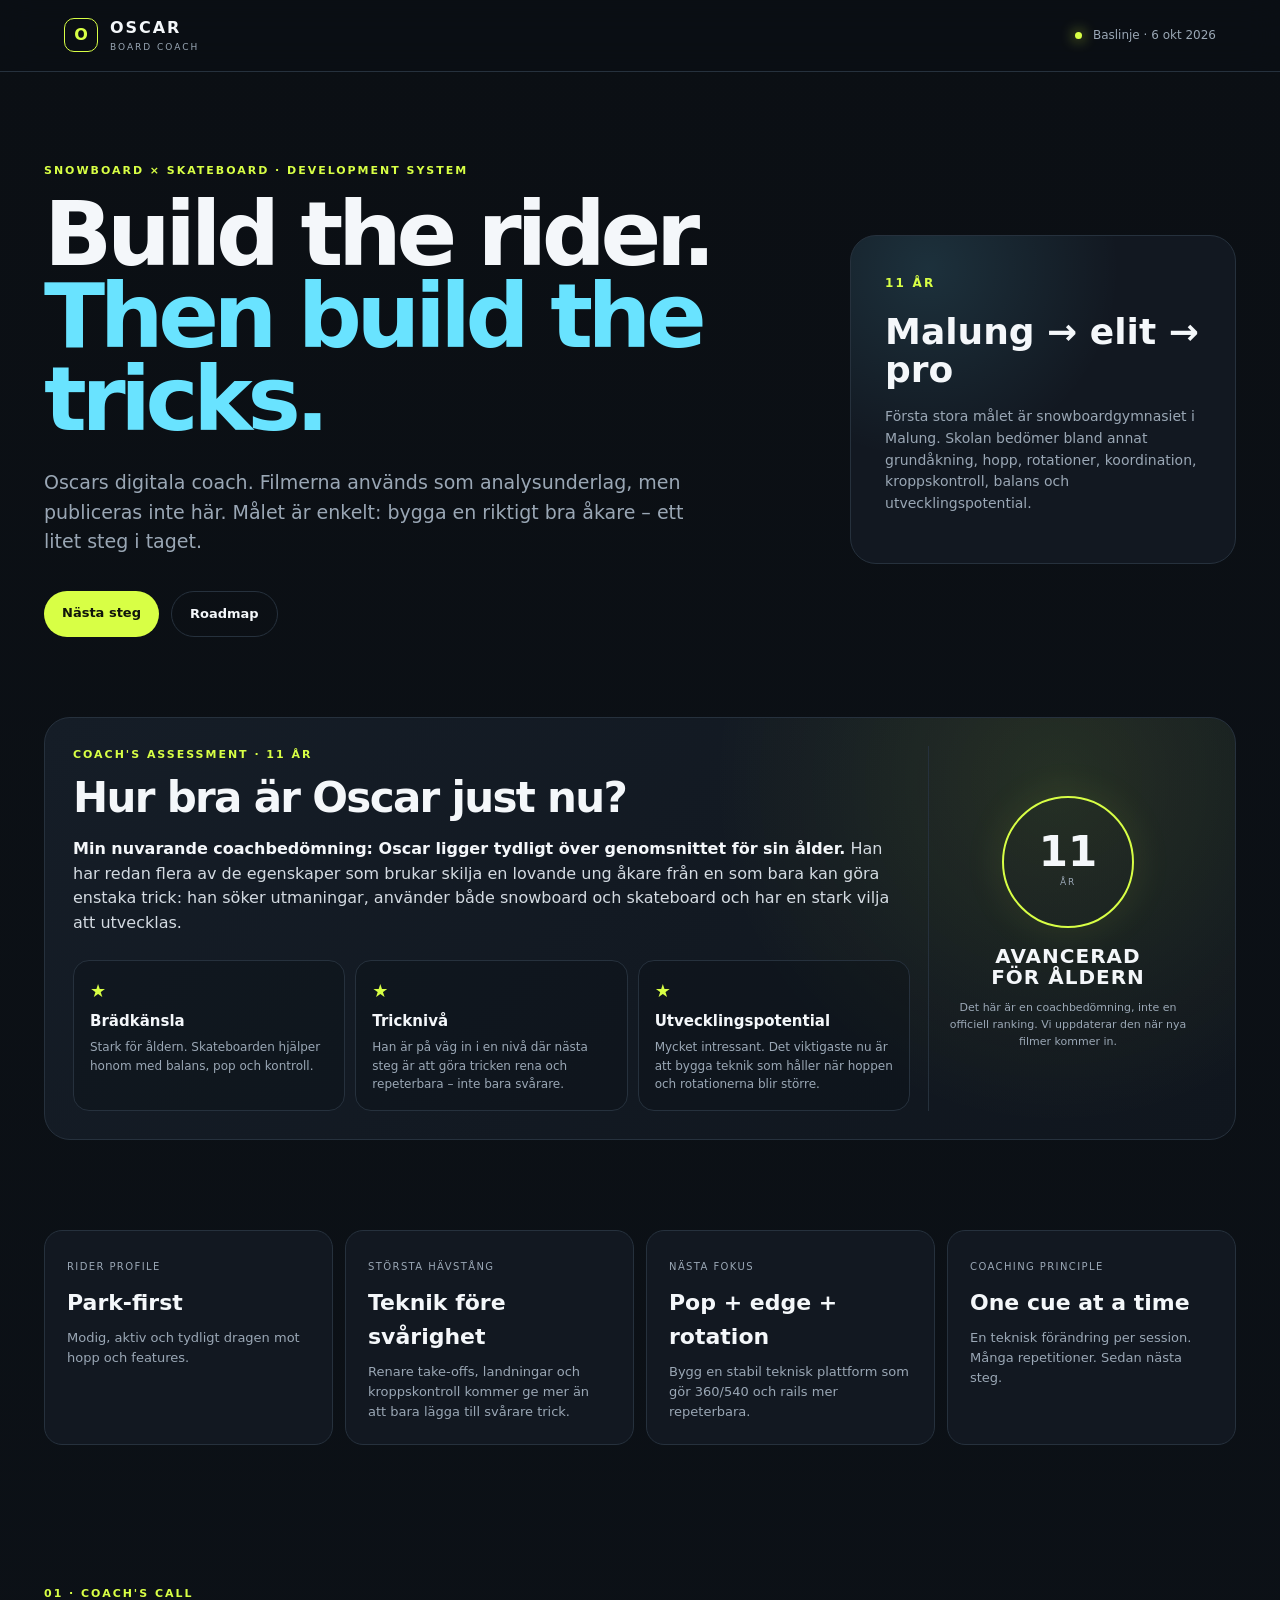
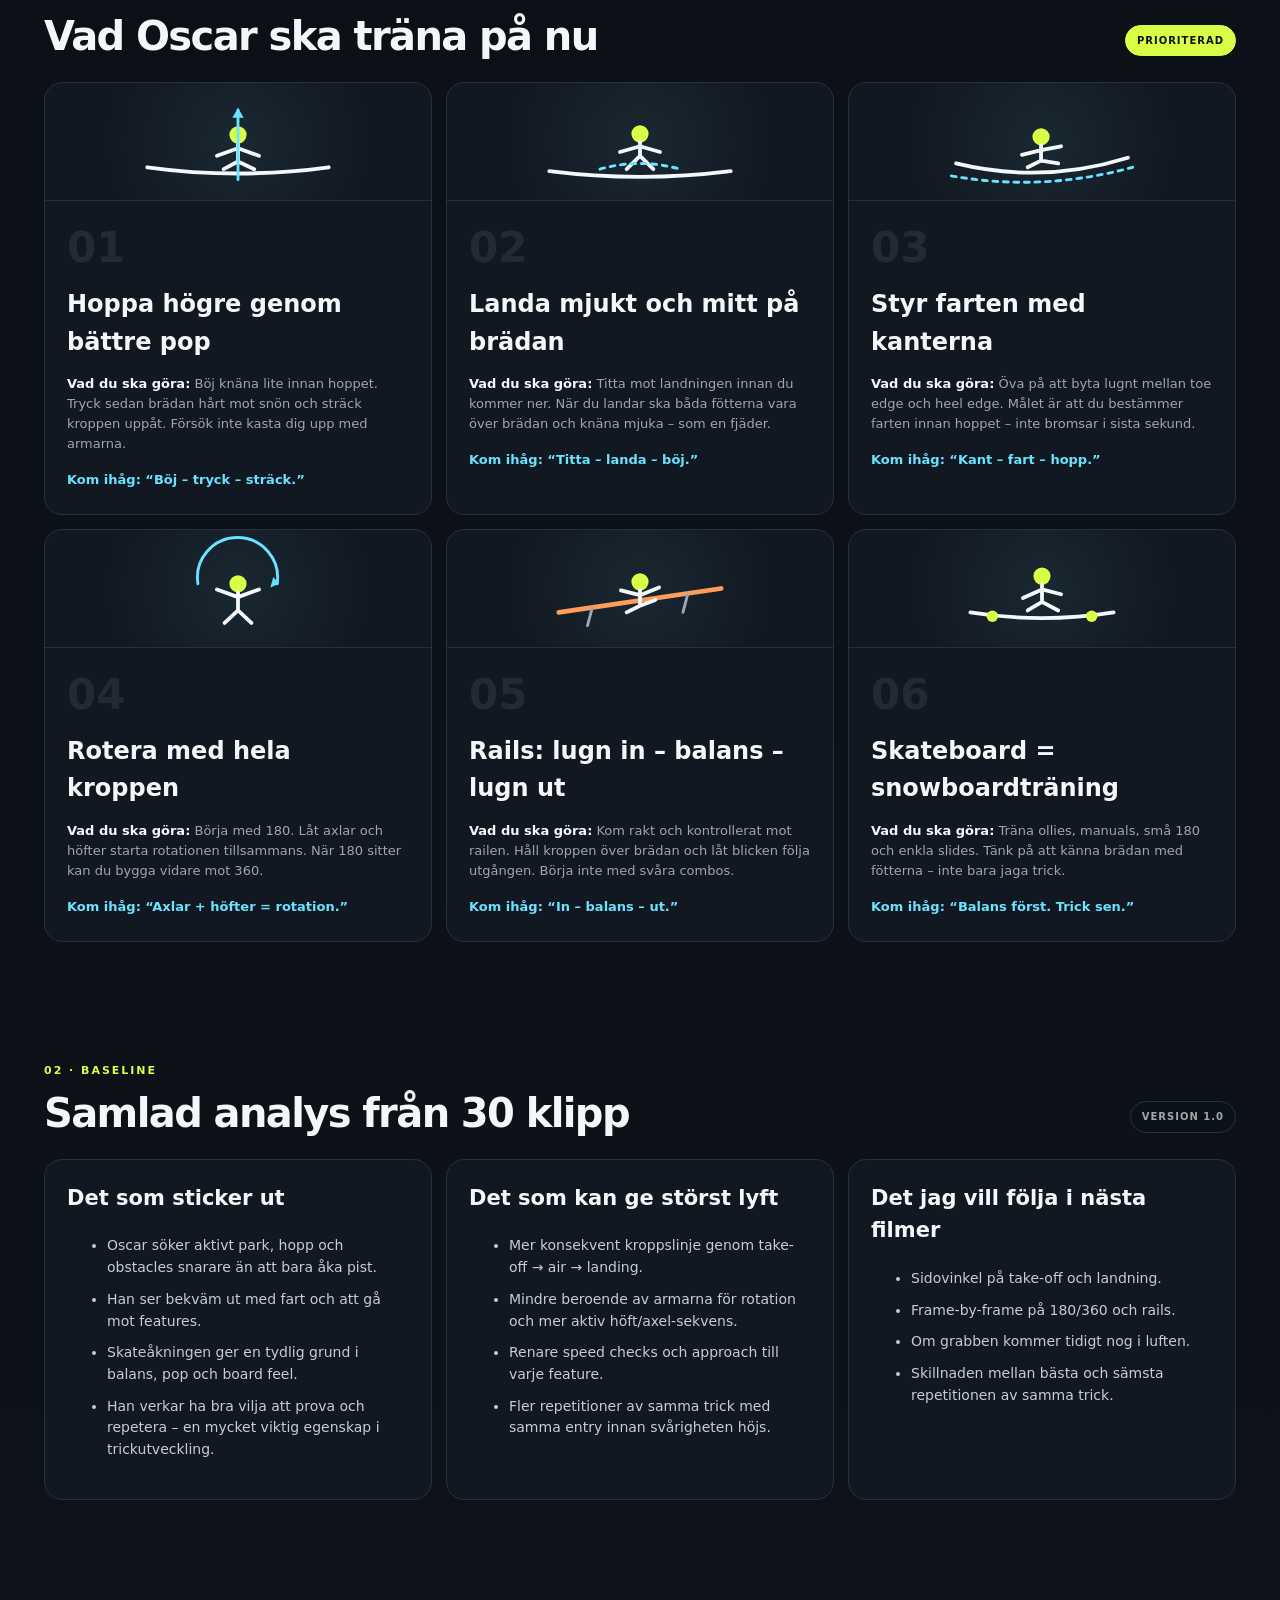
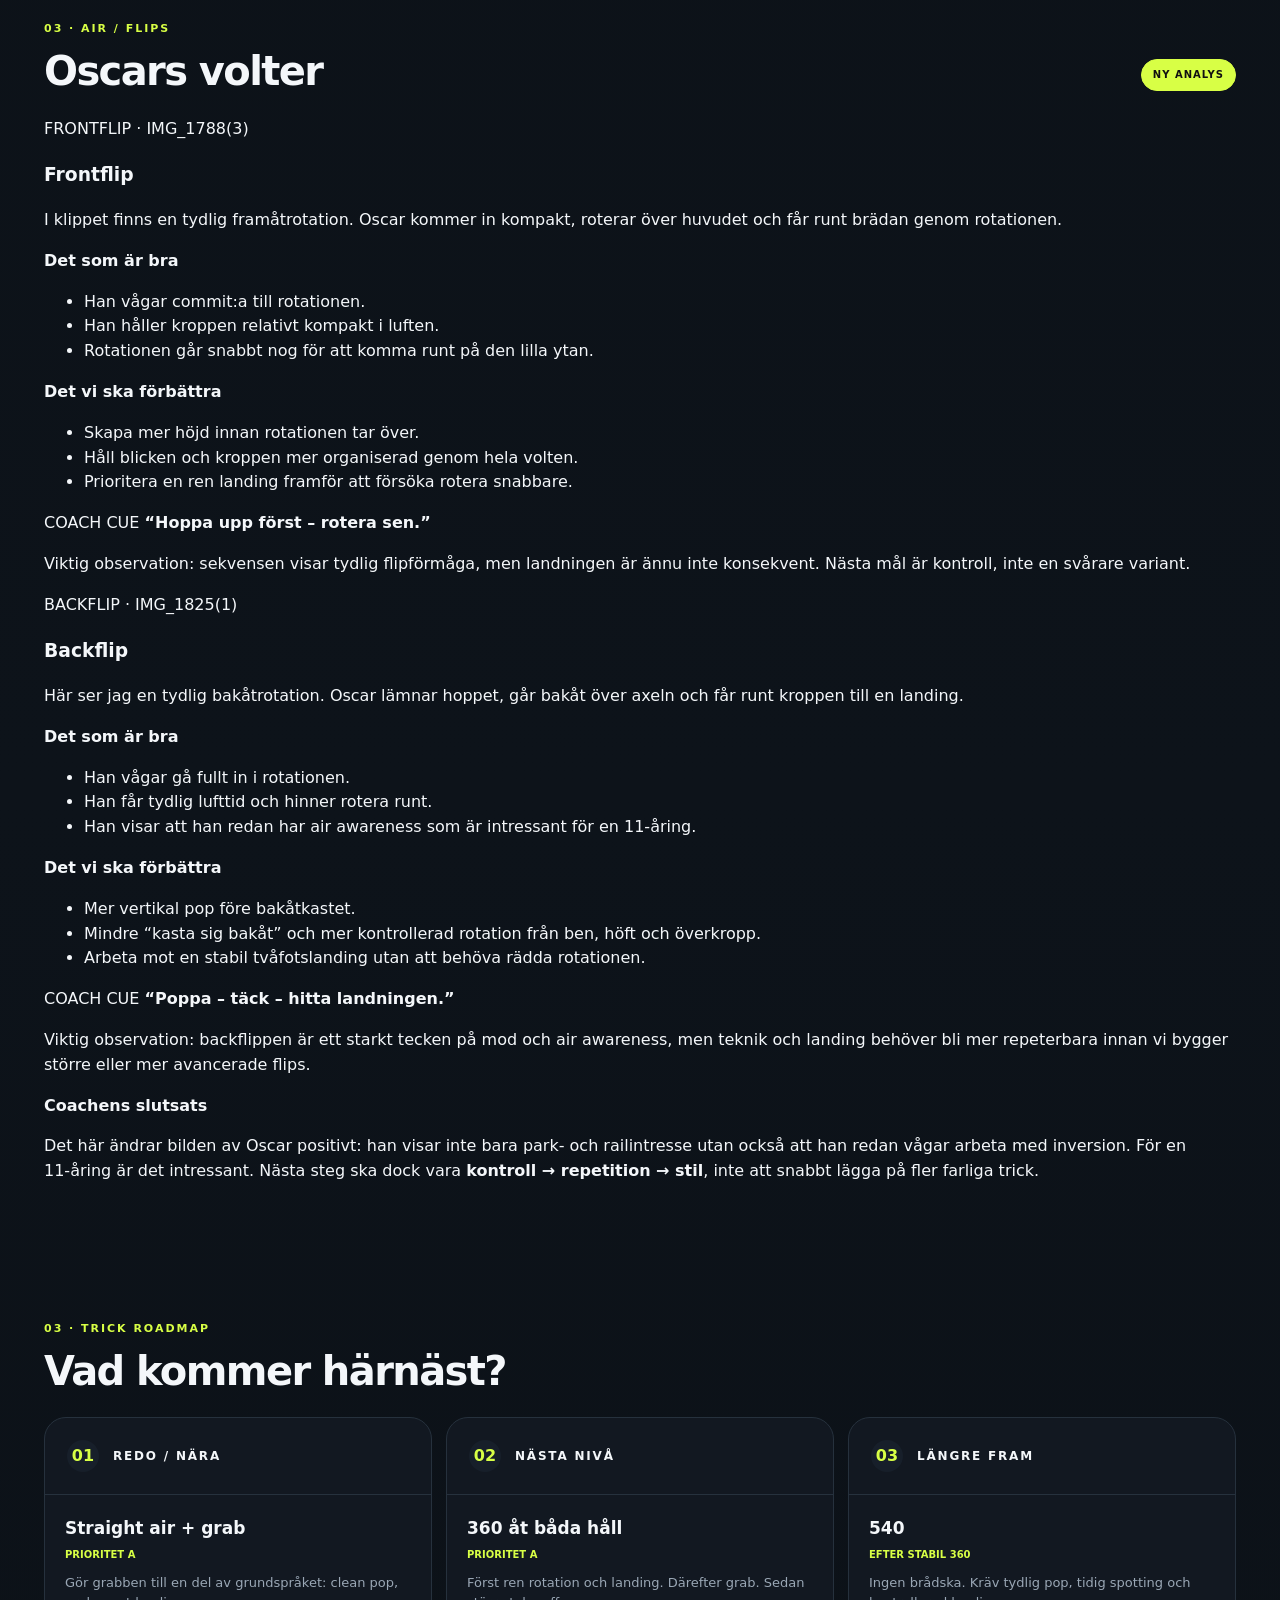
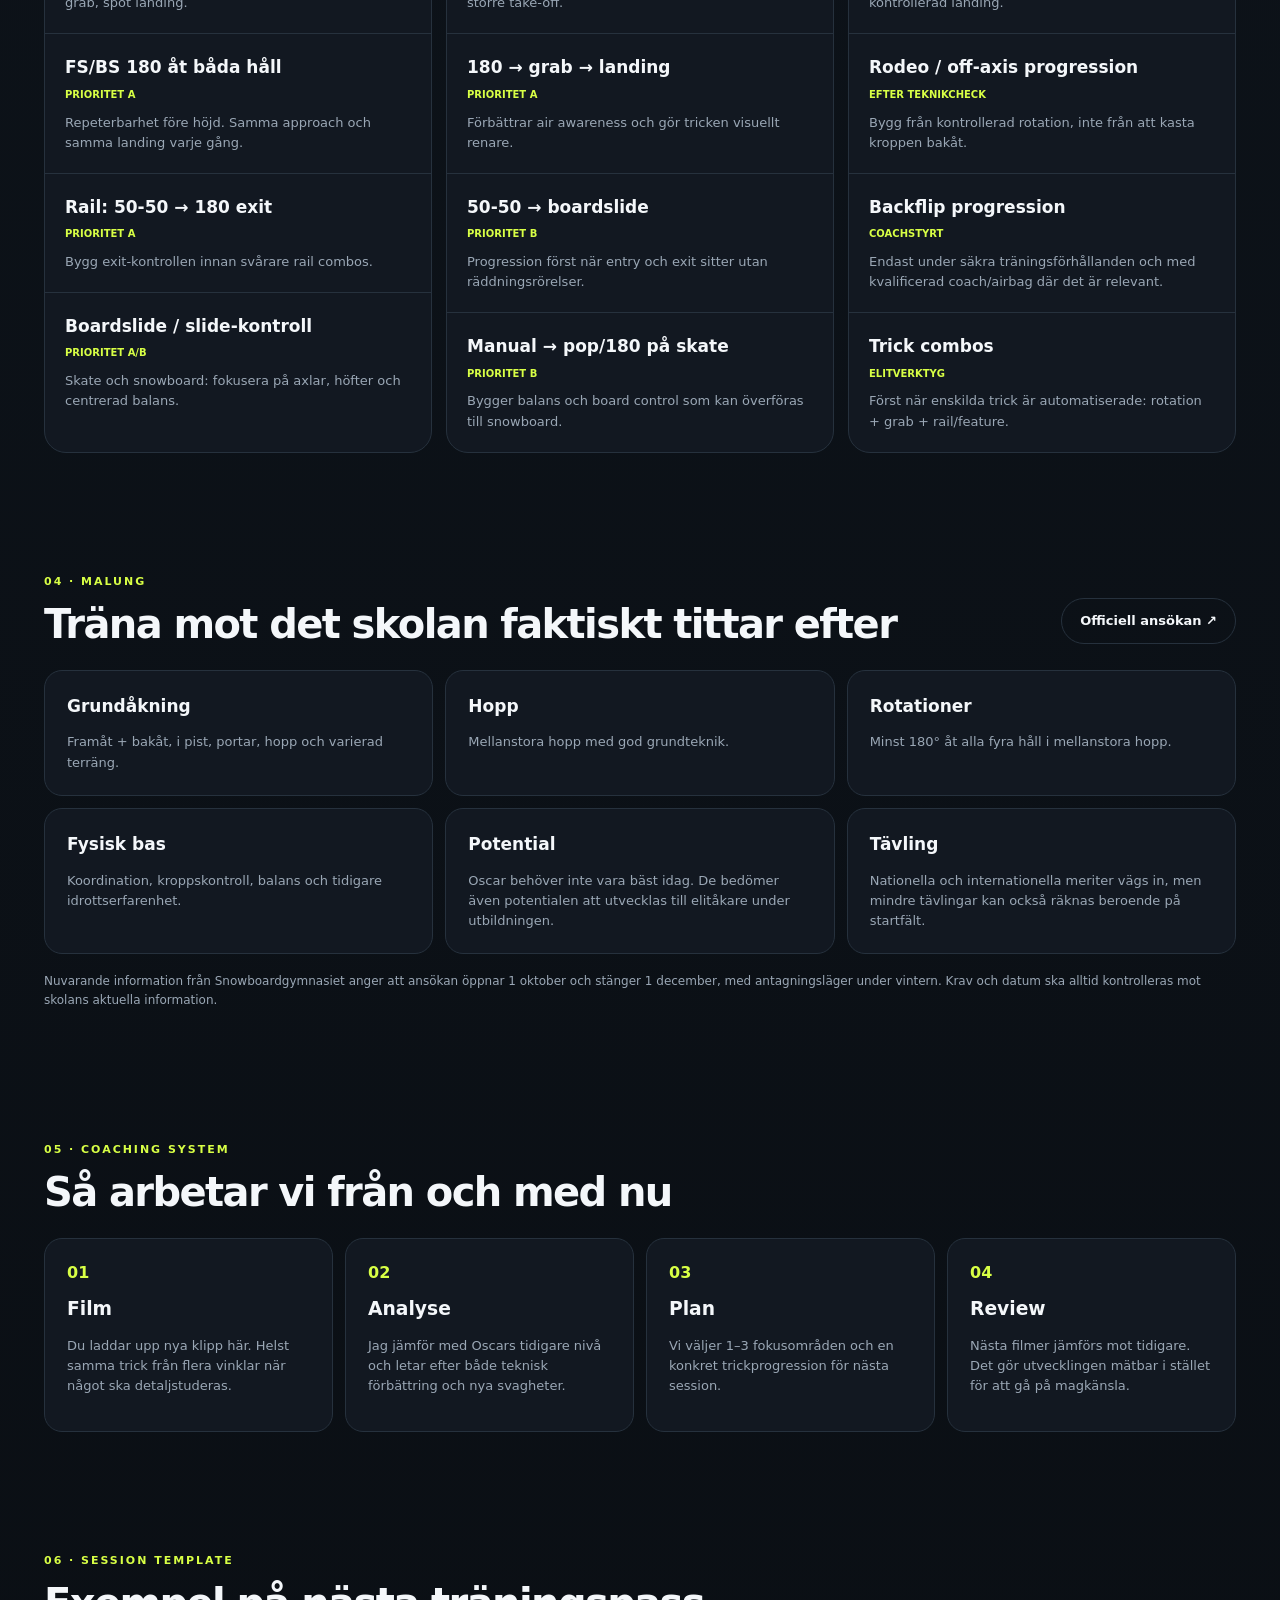
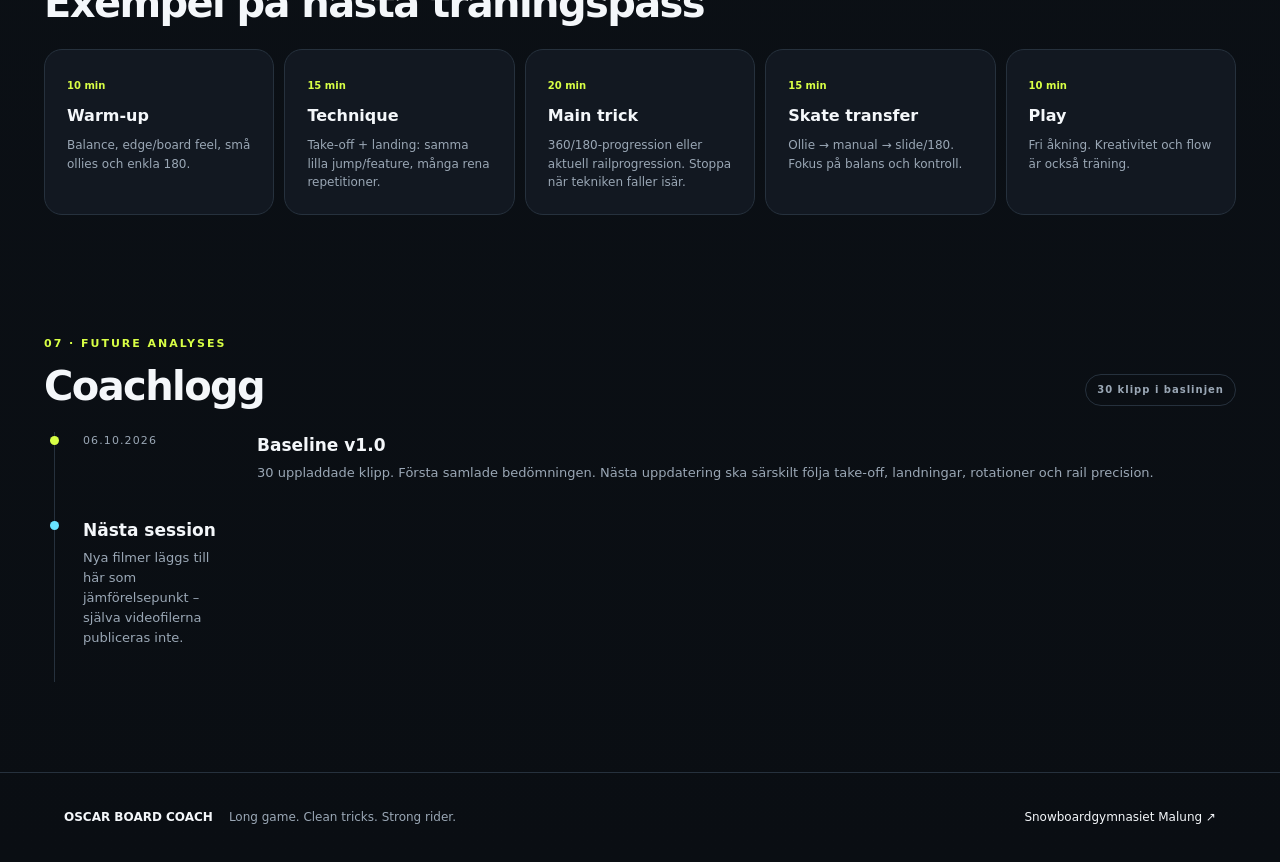
==== commit 2a5f34bc: "Add frontflip and backflip analysis to Oscar Board Coach" ====
--- a/oscar/index.html
+++ b/oscar/index.html
@@ -74,6 +74,38 @@
   </div>
 </section>
 
+<section class="section flip-section">
+  <div class="section-head"><div><p class="eyebrow">03 · AIR / FLIPS</p><h2>Oscars volter</h2></div><span class="pill hot">NY ANALYS</span></div>
+  <div class="flip-grid">
+    <article class="flip-card front">
+      <div class="flip-tag">FRONTFLIP · IMG_1788(3)</div>
+      <h3>Frontflip</h3>
+      <p class="flip-lead">I klippet finns en tydlig framåtrotation. Oscar kommer in kompakt, roterar över huvudet och får runt brädan genom rotationen.</p>
+      <div class="flip-cols">
+        <div><strong>Det som är bra</strong><ul><li>Han vågar commit:a till rotationen.</li><li>Han håller kroppen relativt kompakt i luften.</li><li>Rotationen går snabbt nog för att komma runt på den lilla ytan.</li></ul></div>
+        <div><strong>Det vi ska förbättra</strong><ul><li>Skapa mer höjd innan rotationen tar över.</li><li>Håll blicken och kroppen mer organiserad genom hela volten.</li><li>Prioritera en ren landing framför att försöka rotera snabbare.</li></ul></div>
+      </div>
+      <div class="coach-cue">COACH CUE <b>“Hoppa upp först – rotera sen.”</b></div>
+      <p class="flip-note">Viktig observation: sekvensen visar tydlig flipförmåga, men landningen är ännu inte konsekvent. Nästa mål är kontroll, inte en svårare variant.</p>
+    </article>
+    <article class="flip-card back">
+      <div class="flip-tag">BACKFLIP · IMG_1825(1)</div>
+      <h3>Backflip</h3>
+      <p class="flip-lead">Här ser jag en tydlig bakåtrotation. Oscar lämnar hoppet, går bakåt över axeln och får runt kroppen till en landing.</p>
+      <div class="flip-cols">
+        <div><strong>Det som är bra</strong><ul><li>Han vågar gå fullt in i rotationen.</li><li>Han får tydlig lufttid och hinner rotera runt.</li><li>Han visar att han redan har air awareness som är intressant för en 11-åring.</li></ul></div>
+        <div><strong>Det vi ska förbättra</strong><ul><li>Mer vertikal pop före bakåtkastet.</li><li>Mindre “kasta sig bakåt” och mer kontrollerad rotation från ben, höft och överkropp.</li><li>Arbeta mot en stabil tvåfotslanding utan att behöva rädda rotationen.</li></ul></div>
+      </div>
+      <div class="coach-cue">COACH CUE <b>“Poppa – täck – hitta landningen.”</b></div>
+      <p class="flip-note">Viktig observation: backflippen är ett starkt tecken på mod och air awareness, men teknik och landing behöver bli mer repeterbara innan vi bygger större eller mer avancerade flips.</p>
+    </article>
+  </div>
+  <div class="flip-bottom">
+    <strong>Coachens slutsats</strong>
+    <p>Det här ändrar bilden av Oscar positivt: han visar inte bara park- och railintresse utan också att han redan vågar arbeta med inversion. För en 11-åring är det intressant. Nästa steg ska dock vara <b>kontroll → repetition → stil</b>, inte att snabbt lägga på fler farliga trick.</p>
+  </div>
+</section>
+
 <section id="roadmap" class="section">
   <div class="section-head"><div><p class="eyebrow">03 · TRICK ROADMAP</p><h2>Vad kommer härnäst?</h2></div></div>
   <div class="roadmap">
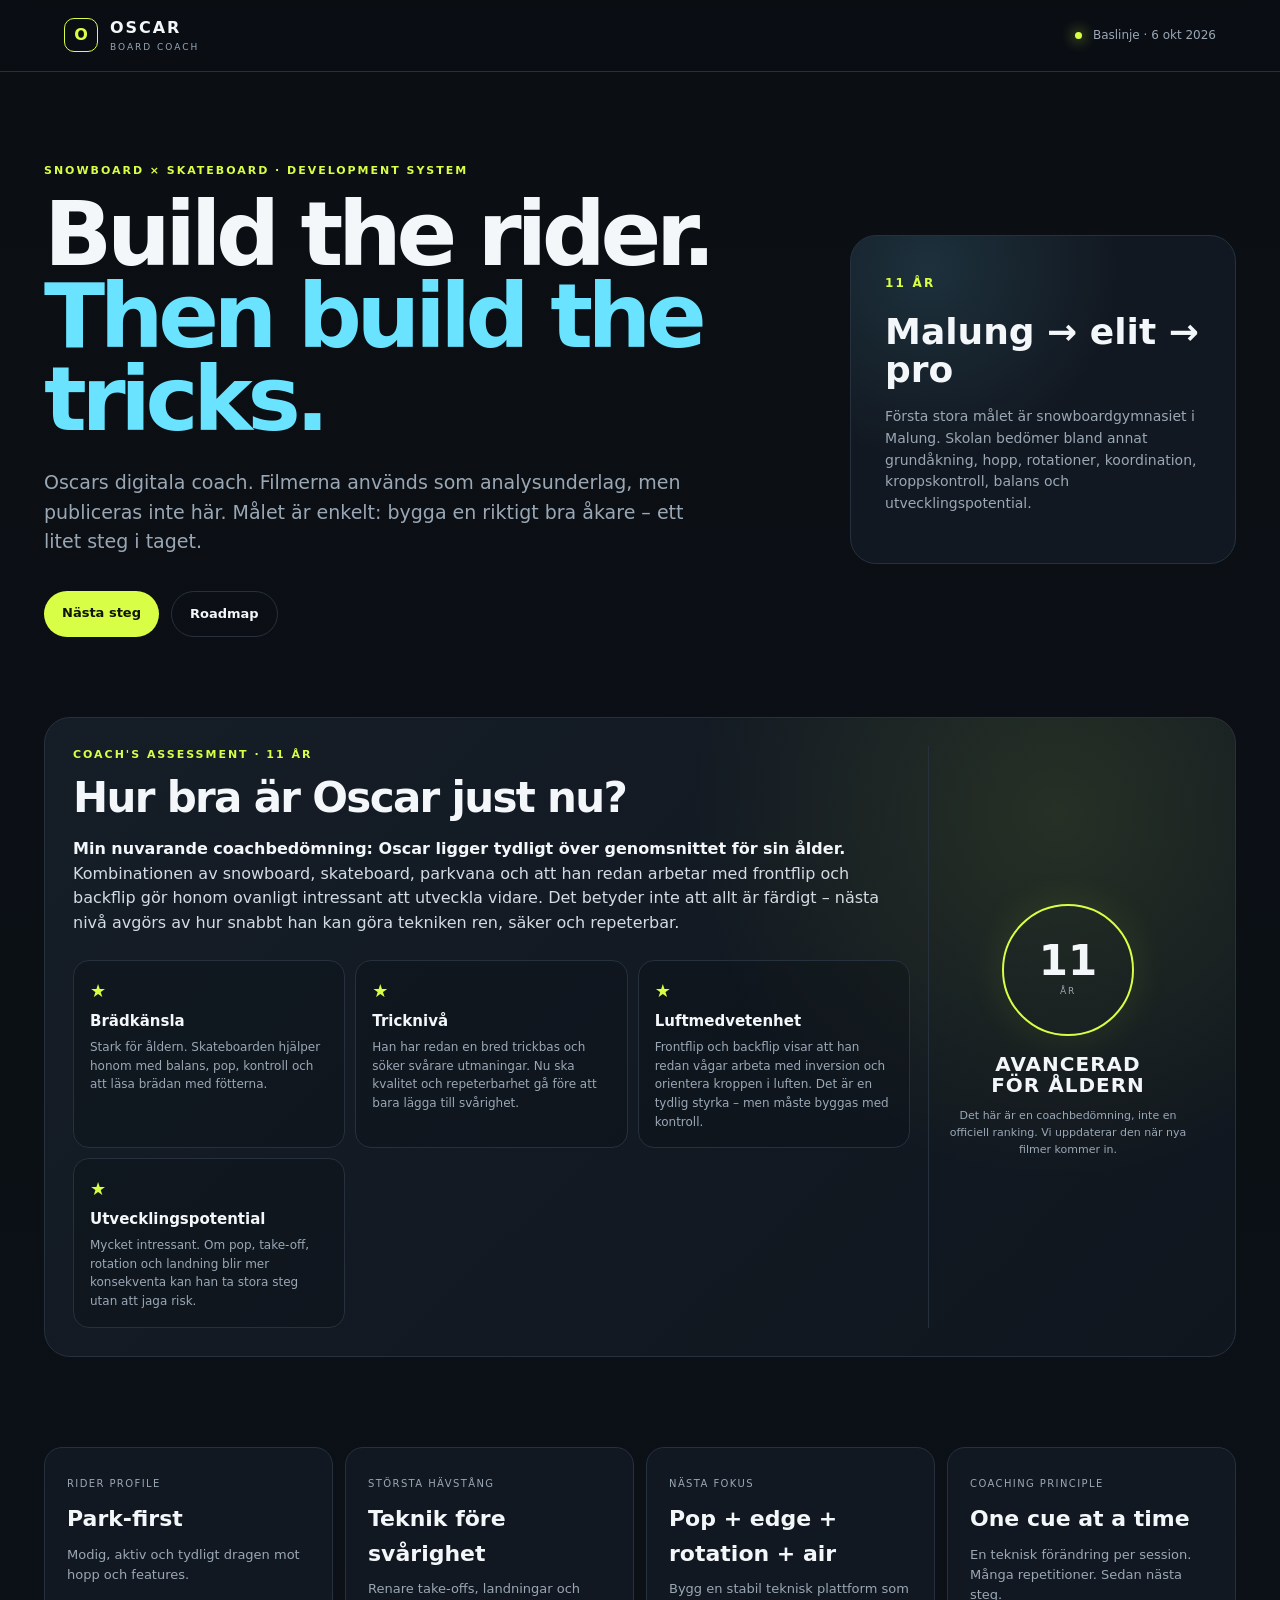
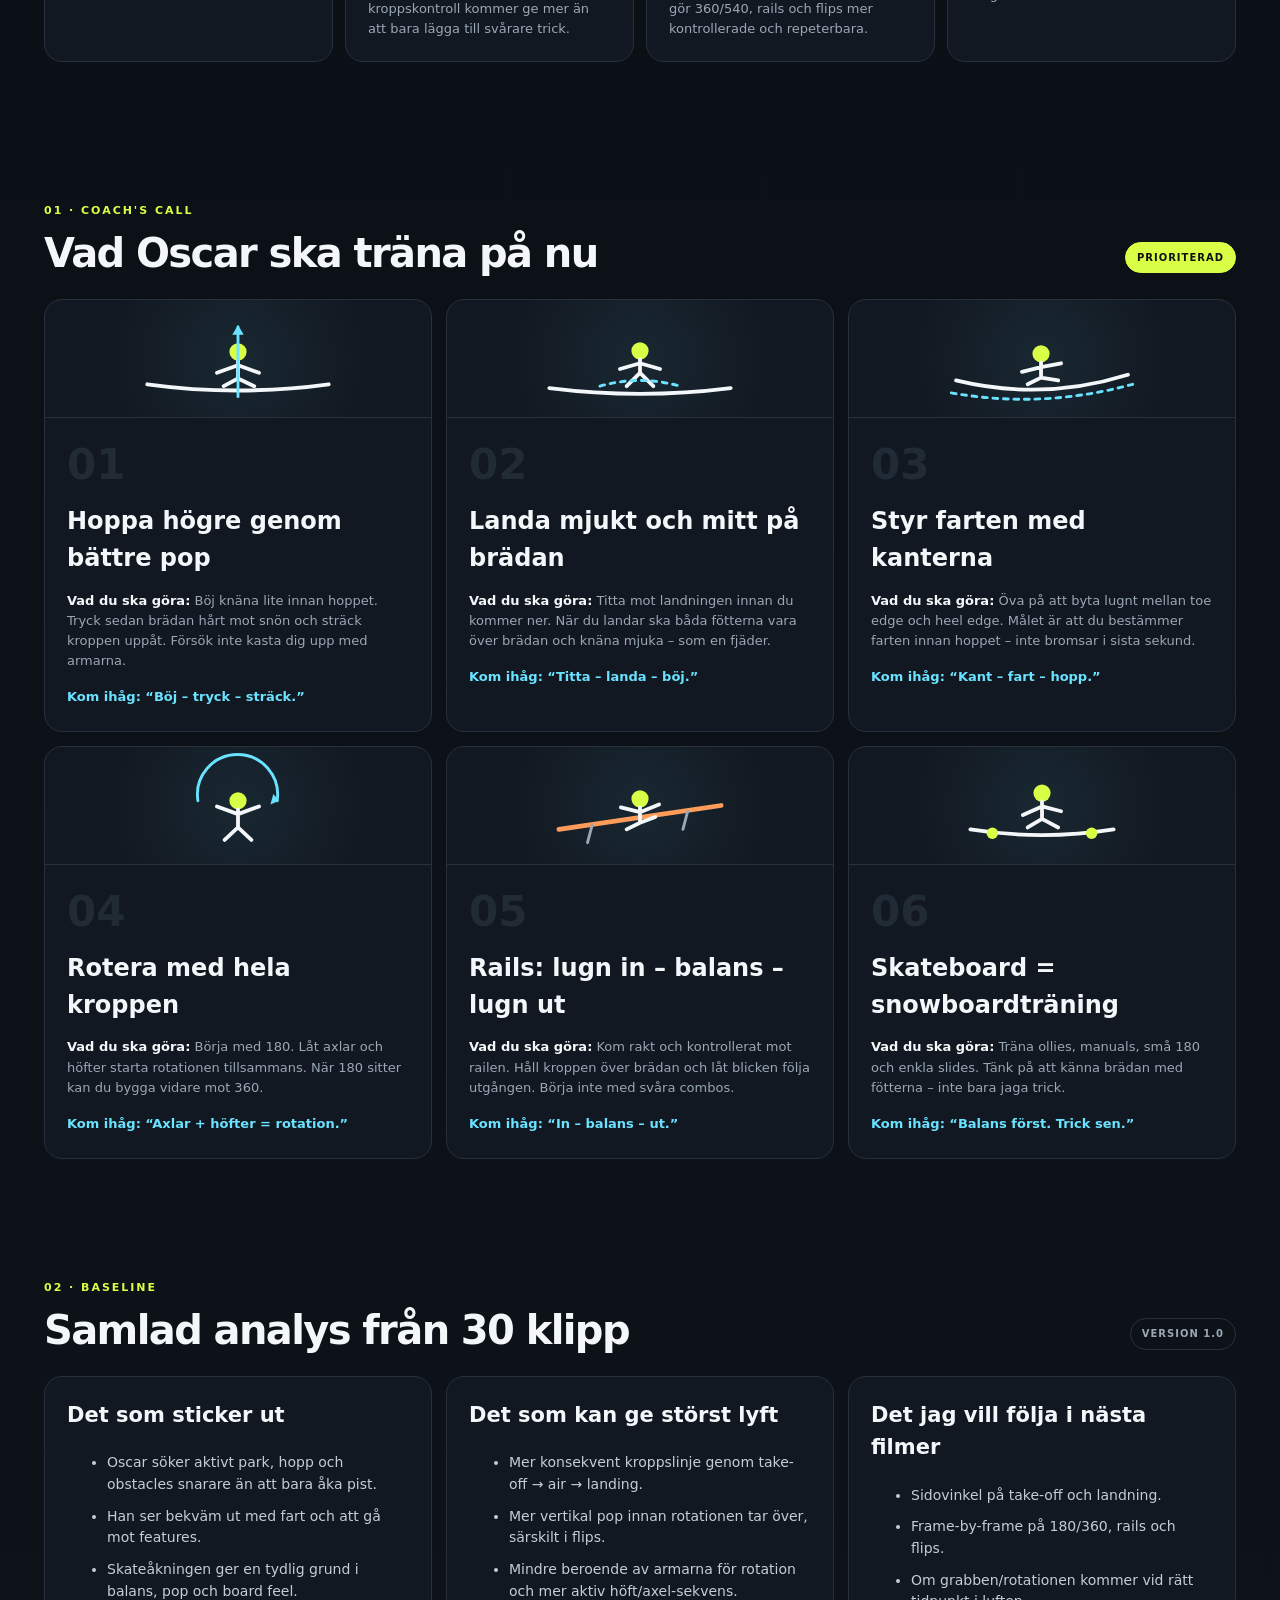
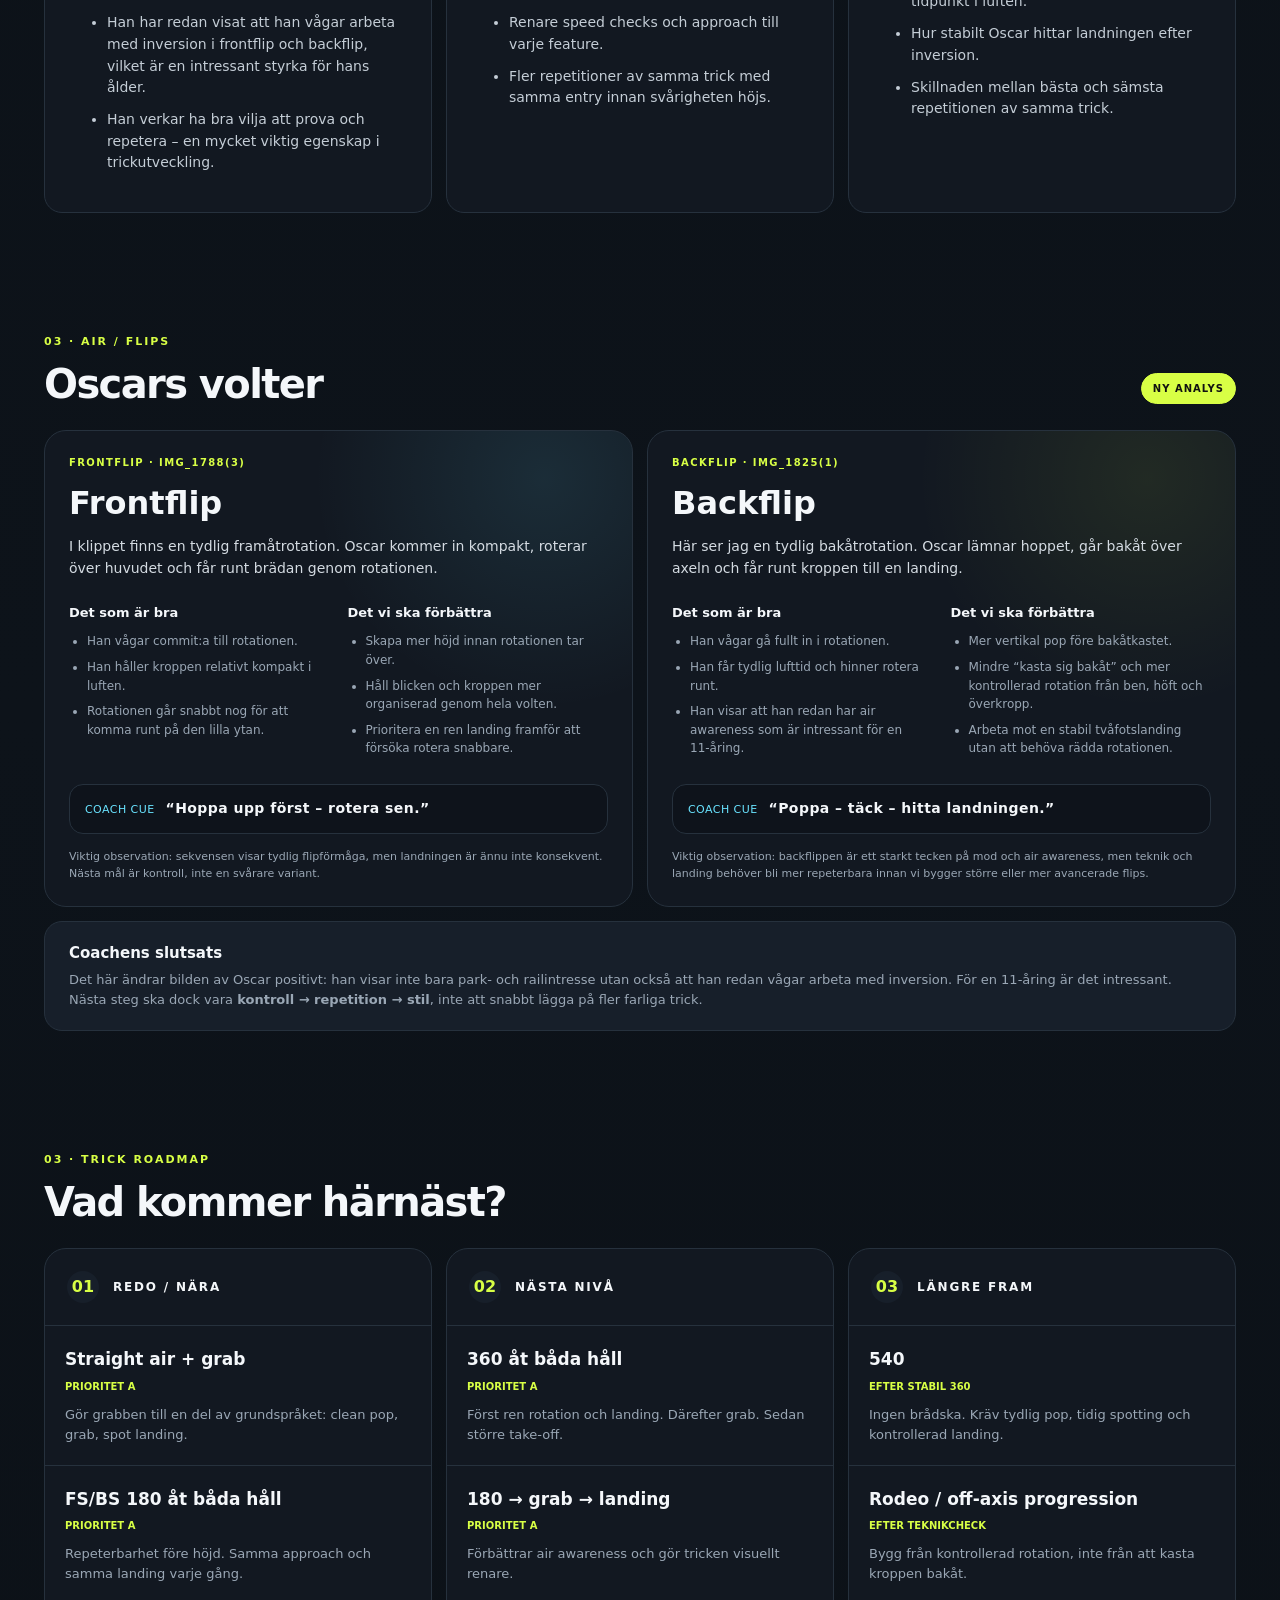
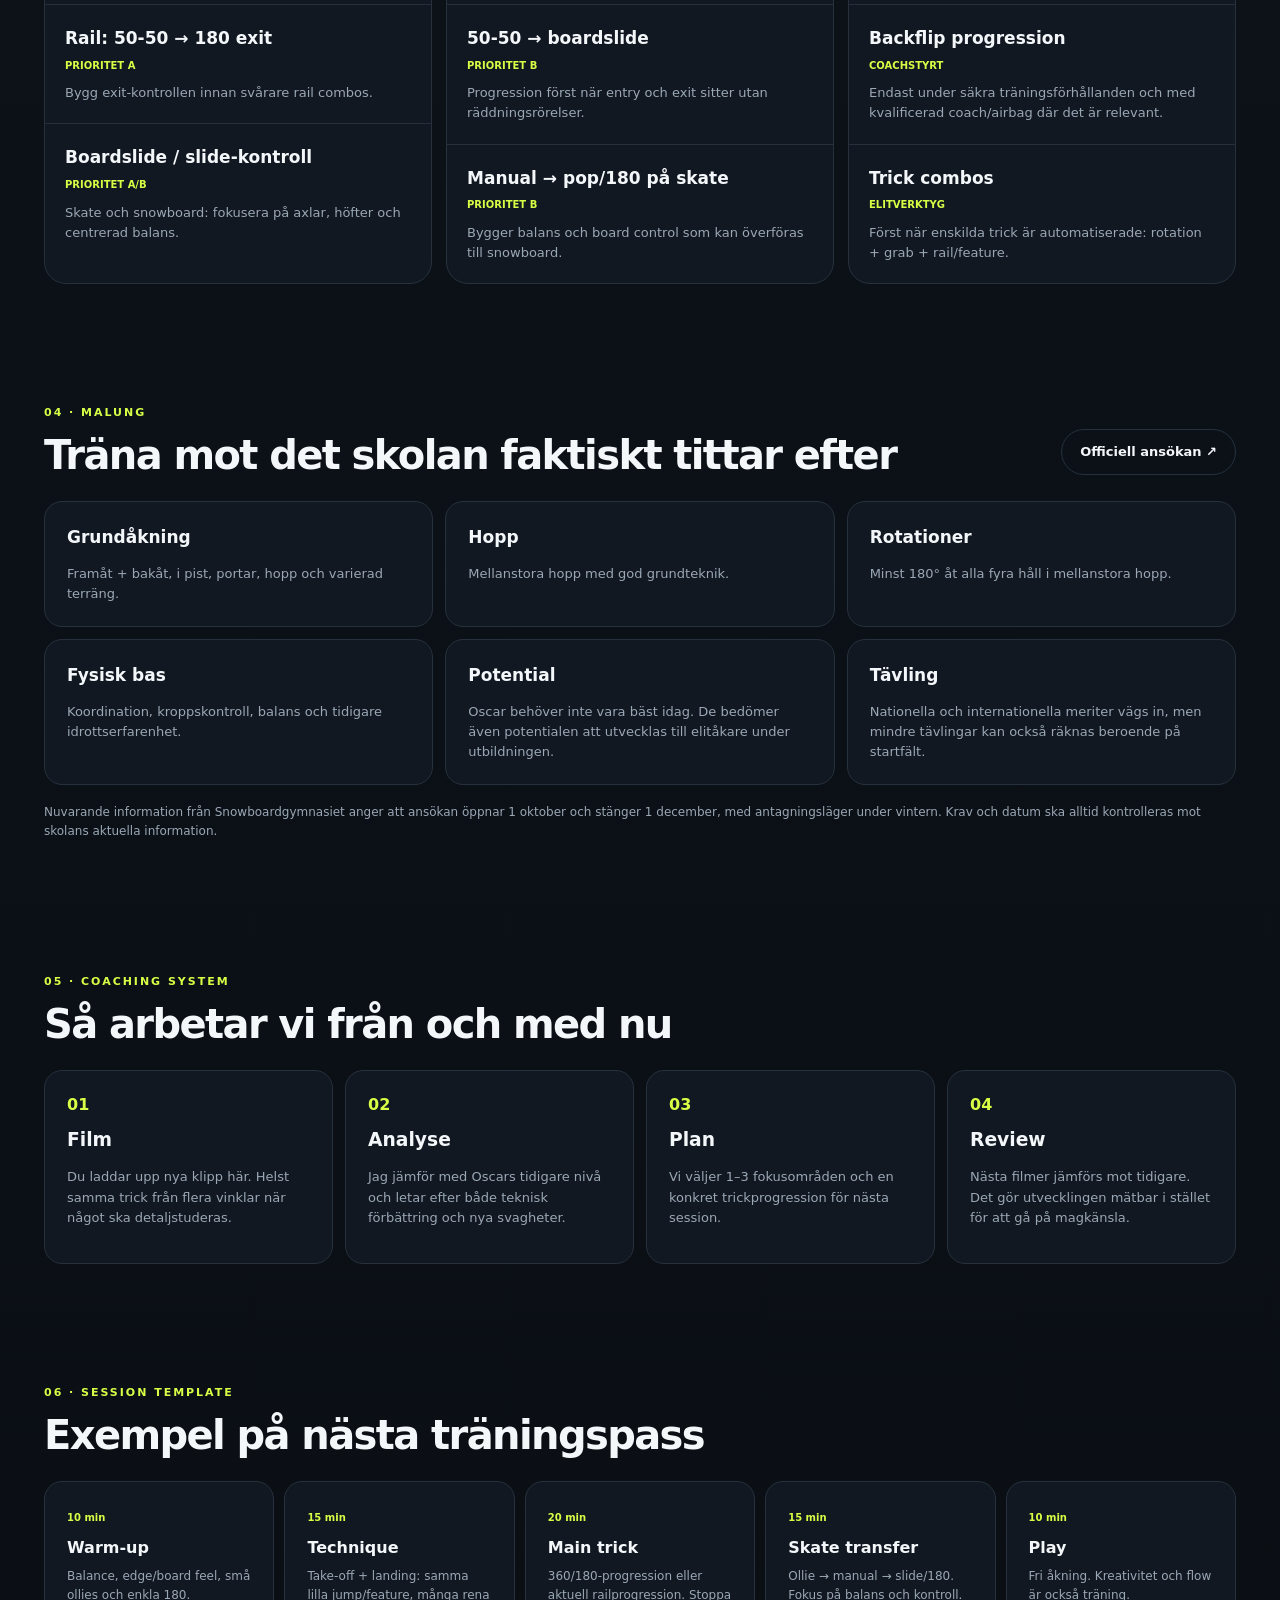
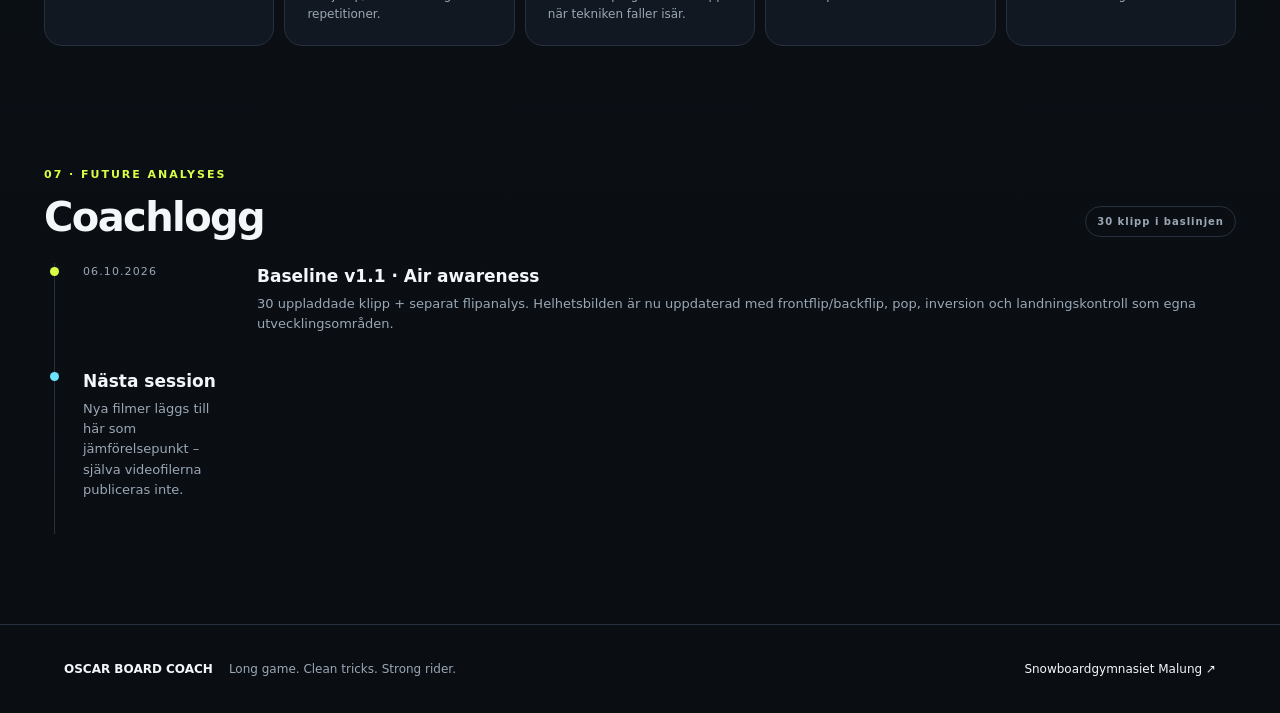
==== commit 56668896: "Update Oscar coach assessment with flip and air awareness analysis" ====
--- a/oscar/index.html
+++ b/oscar/index.html
@@ -32,11 +32,12 @@
   <div class="assessment-main">
     <p class="eyebrow">COACH'S ASSESSMENT · 11 ÅR</p>
     <h2>Hur bra är Oscar just nu?</h2>
-    <p class="assessment-lead"><strong>Min nuvarande coachbedömning: Oscar ligger tydligt över genomsnittet för sin ålder.</strong> Han har redan flera av de egenskaper som brukar skilja en lovande ung åkare från en som bara kan göra enstaka trick: han söker utmaningar, använder både snowboard och skateboard och har en stark vilja att utvecklas.</p>
+    <p class="assessment-lead"><strong>Min nuvarande coachbedömning: Oscar ligger tydligt över genomsnittet för sin ålder.</strong> Kombinationen av snowboard, skateboard, parkvana och att han redan arbetar med frontflip och backflip gör honom ovanligt intressant att utveckla vidare. Det betyder inte att allt är färdigt – nästa nivå avgörs av hur snabbt han kan göra tekniken ren, säker och repeterbar.</p>
     <div class="assessment-points">
-      <div><span>★</span><strong>Brädkänsla</strong><p>Stark för åldern. Skateboarden hjälper honom med balans, pop och kontroll.</p></div>
-      <div><span>★</span><strong>Tricknivå</strong><p>Han är på väg in i en nivå där nästa steg är att göra tricken rena och repeterbara – inte bara svårare.</p></div>
-      <div><span>★</span><strong>Utvecklingspotential</strong><p>Mycket intressant. Det viktigaste nu är att bygga teknik som håller när hoppen och rotationerna blir större.</p></div>
+      <div><span>★</span><strong>Brädkänsla</strong><p>Stark för åldern. Skateboarden hjälper honom med balans, pop, kontroll och att läsa brädan med fötterna.</p></div>
+      <div><span>★</span><strong>Tricknivå</strong><p>Han har redan en bred trickbas och söker svårare utmaningar. Nu ska kvalitet och repeterbarhet gå före att bara lägga till svårighet.</p></div>
+      <div><span>★</span><strong>Luftmedvetenhet</strong><p>Frontflip och backflip visar att han redan vågar arbeta med inversion och orientera kroppen i luften. Det är en tydlig styrka – men måste byggas med kontroll.</p></div>
+      <div><span>★</span><strong>Utvecklingspotential</strong><p>Mycket intressant. Om pop, take-off, rotation och landning blir mer konsekventa kan han ta stora steg utan att jaga risk.</p></div>
     </div>
   </div>
   <div class="level-meter">
@@ -49,7 +50,7 @@
 <section class="score-grid">
   <article><span>RIDER PROFILE</span><strong>Park-first</strong><p>Modig, aktiv och tydligt dragen mot hopp och features.</p></article>
   <article><span>STÖRSTA HÄVSTÅNG</span><strong>Teknik före svårighet</strong><p>Renare take-offs, landningar och kroppskontroll kommer ge mer än att bara lägga till svårare trick.</p></article>
-  <article><span>NÄSTA FOKUS</span><strong>Pop + edge + rotation</strong><p>Bygg en stabil teknisk plattform som gör 360/540 och rails mer repeterbara.</p></article>
+  <article><span>NÄSTA FOKUS</span><strong>Pop + edge + rotation + air</strong><p>Bygg en stabil teknisk plattform som gör 360/540, rails och flips mer kontrollerade och repeterbara.</p></article>
   <article><span>COACHING PRINCIPLE</span><strong>One cue at a time</strong><p>En teknisk förändring per session. Många repetitioner. Sedan nästa steg.</p></article>
 </section>
 
@@ -68,9 +69,9 @@
 <section class="section">
   <div class="section-head"><div><p class="eyebrow">02 · BASELINE</p><h2>Samlad analys från 30 klipp</h2></div><span class="pill">VERSION 1.0</span></div>
   <div class="analysis-grid">
-    <article class="analysis-card"><h3>Det som sticker ut</h3><ul><li>Oscar söker aktivt park, hopp och obstacles snarare än att bara åka pist.</li><li>Han ser bekväm ut med fart och att gå mot features.</li><li>Skateåkningen ger en tydlig grund i balans, pop och board feel.</li><li>Han verkar ha bra vilja att prova och repetera – en mycket viktig egenskap i trickutveckling.</li></ul></article>
-    <article class="analysis-card"><h3>Det som kan ge störst lyft</h3><ul><li>Mer konsekvent kroppslinje genom take-off → air → landing.</li><li>Mindre beroende av armarna för rotation och mer aktiv höft/axel-sekvens.</li><li>Renare speed checks och approach till varje feature.</li><li>Fler repetitioner av samma trick med samma entry innan svårigheten höjs.</li></ul></article>
-    <article class="analysis-card"><h3>Det jag vill följa i nästa filmer</h3><ul><li>Sidovinkel på take-off och landning.</li><li>Frame-by-frame på 180/360 och rails.</li><li>Om grabben kommer tidigt nog i luften.</li><li>Skillnaden mellan bästa och sämsta repetitionen av samma trick.</li></ul></article>
+    <article class="analysis-card"><h3>Det som sticker ut</h3><ul><li>Oscar söker aktivt park, hopp och obstacles snarare än att bara åka pist.</li><li>Han ser bekväm ut med fart och att gå mot features.</li><li>Skateåkningen ger en tydlig grund i balans, pop och board feel.</li><li>Han har redan visat att han vågar arbeta med inversion i frontflip och backflip, vilket är en intressant styrka för hans ålder.<li>Han verkar ha bra vilja att prova och repetera – en mycket viktig egenskap i trickutveckling.</li></ul></article>
+    <article class="analysis-card"><h3>Det som kan ge störst lyft</h3><ul><li>Mer konsekvent kroppslinje genom take-off → air → landing.</li><li>Mer vertikal pop innan rotationen tar över, särskilt i flips.</li><li>Mindre beroende av armarna för rotation och mer aktiv höft/axel-sekvens.</li><li>Renare speed checks och approach till varje feature.</li><li>Fler repetitioner av samma trick med samma entry innan svårigheten höjs.</li></ul></article>
+    <article class="analysis-card"><h3>Det jag vill följa i nästa filmer</h3><ul><li>Sidovinkel på take-off och landning.</li><li>Frame-by-frame på 180/360, rails och flips.</li><li>Om grabben/rotationen kommer vid rätt tidpunkt i luften.</li><li>Hur stabilt Oscar hittar landningen efter inversion.</li><li>Skillnaden mellan bästa och sämsta repetitionen av samma trick.</li></ul></article>
   </div>
 </section>
 
@@ -167,7 +168,7 @@
 <section class="section">
   <div class="section-head"><div><p class="eyebrow">07 · FUTURE ANALYSES</p><h2>Coachlogg</h2></div><span class="pill">30 klipp i baslinjen</span></div>
   <div class="log">
-    <div><time>06.10.2026</time><div><strong>Baseline v1.0</strong><p>30 uppladdade klipp. Första samlade bedömningen. Nästa uppdatering ska särskilt följa take-off, landningar, rotationer och rail precision.</p></div></div>
+    <div><time>06.10.2026</time><div><strong>Baseline v1.1 · Air awareness</strong><p>30 uppladdade klipp + separat flipanalys. Helhetsbilden är nu uppdaterad med frontflip/backflip, pop, inversion och landningskontroll som egna utvecklingsområden.</p></div></div>
     <div class="log-empty"><span>+</span><div><strong>Nästa session</strong><p>Nya filmer läggs till här som jämförelsepunkt – själva videofilerna publiceras inte.</p></div></div>
   </div>
 </section>
--- a/oscar/style.css
+++ b/oscar/style.css
@@ -28,3 +28,23 @@
 .priority p strong{color:var(--text)}
 @media(max-width:900px){.age-assessment{grid-template-columns:1fr}.level-meter{border-left:0;border-top:1px solid var(--line);padding-top:28px}.assessment-points{grid-template-columns:1fr 1fr}}
 @media(max-width:600px){.age-assessment{padding:20px;margin-bottom:65px}.assessment-main h2{font-size:32px}.assessment-points{grid-template-columns:1fr}.priority{min-height:0}.priority-visual{height:110px}}
+
+.flip-grid{display:grid;grid-template-columns:1fr 1fr;gap:14px}
+.flip-card{background:var(--panel);border:1px solid var(--line);border-radius:22px;padding:24px;position:relative;overflow:hidden}
+.flip-card.front{background:radial-gradient(circle at 85% 10%,rgba(105,227,255,.10),transparent 35%),var(--panel)}
+.flip-card.back{background:radial-gradient(circle at 85% 10%,rgba(216,255,69,.08),transparent 35%),var(--panel)}
+.flip-tag{font-size:10px;letter-spacing:.14em;color:var(--accent);font-weight:900}
+.flip-card h3{font-size:32px;margin:8px 0}
+.flip-lead{color:#d4dbe2;font-size:14px;margin:0 0 20px}
+.flip-cols{display:grid;grid-template-columns:1fr 1fr;gap:18px}
+.flip-cols strong{font-size:13px}
+.flip-cols ul{padding-left:18px;margin:8px 0}
+.flip-cols li{color:var(--muted);font-size:12px;margin:7px 0}
+.coach-cue{margin-top:18px;padding:13px 15px;border:1px solid var(--line);border-radius:14px;background:rgba(11,15,20,.45);color:var(--cyan);font-size:11px;letter-spacing:.04em}
+.coach-cue b{font-size:14px;color:var(--text);margin-left:7px}
+.flip-note{font-size:11px;color:var(--muted);margin:14px 0 0}
+.flip-bottom{margin-top:14px;padding:20px 24px;border:1px solid var(--line);border-radius:18px;background:var(--panel2)}
+.flip-bottom strong{display:block;font-size:15px;margin-bottom:5px}
+.flip-bottom p{margin:0;color:var(--muted);font-size:13px}
+@media(max-width:900px){.flip-grid{grid-template-columns:1fr}.flip-cols{grid-template-columns:1fr 1fr}}
+@media(max-width:600px){.flip-cols{grid-template-columns:1fr}}
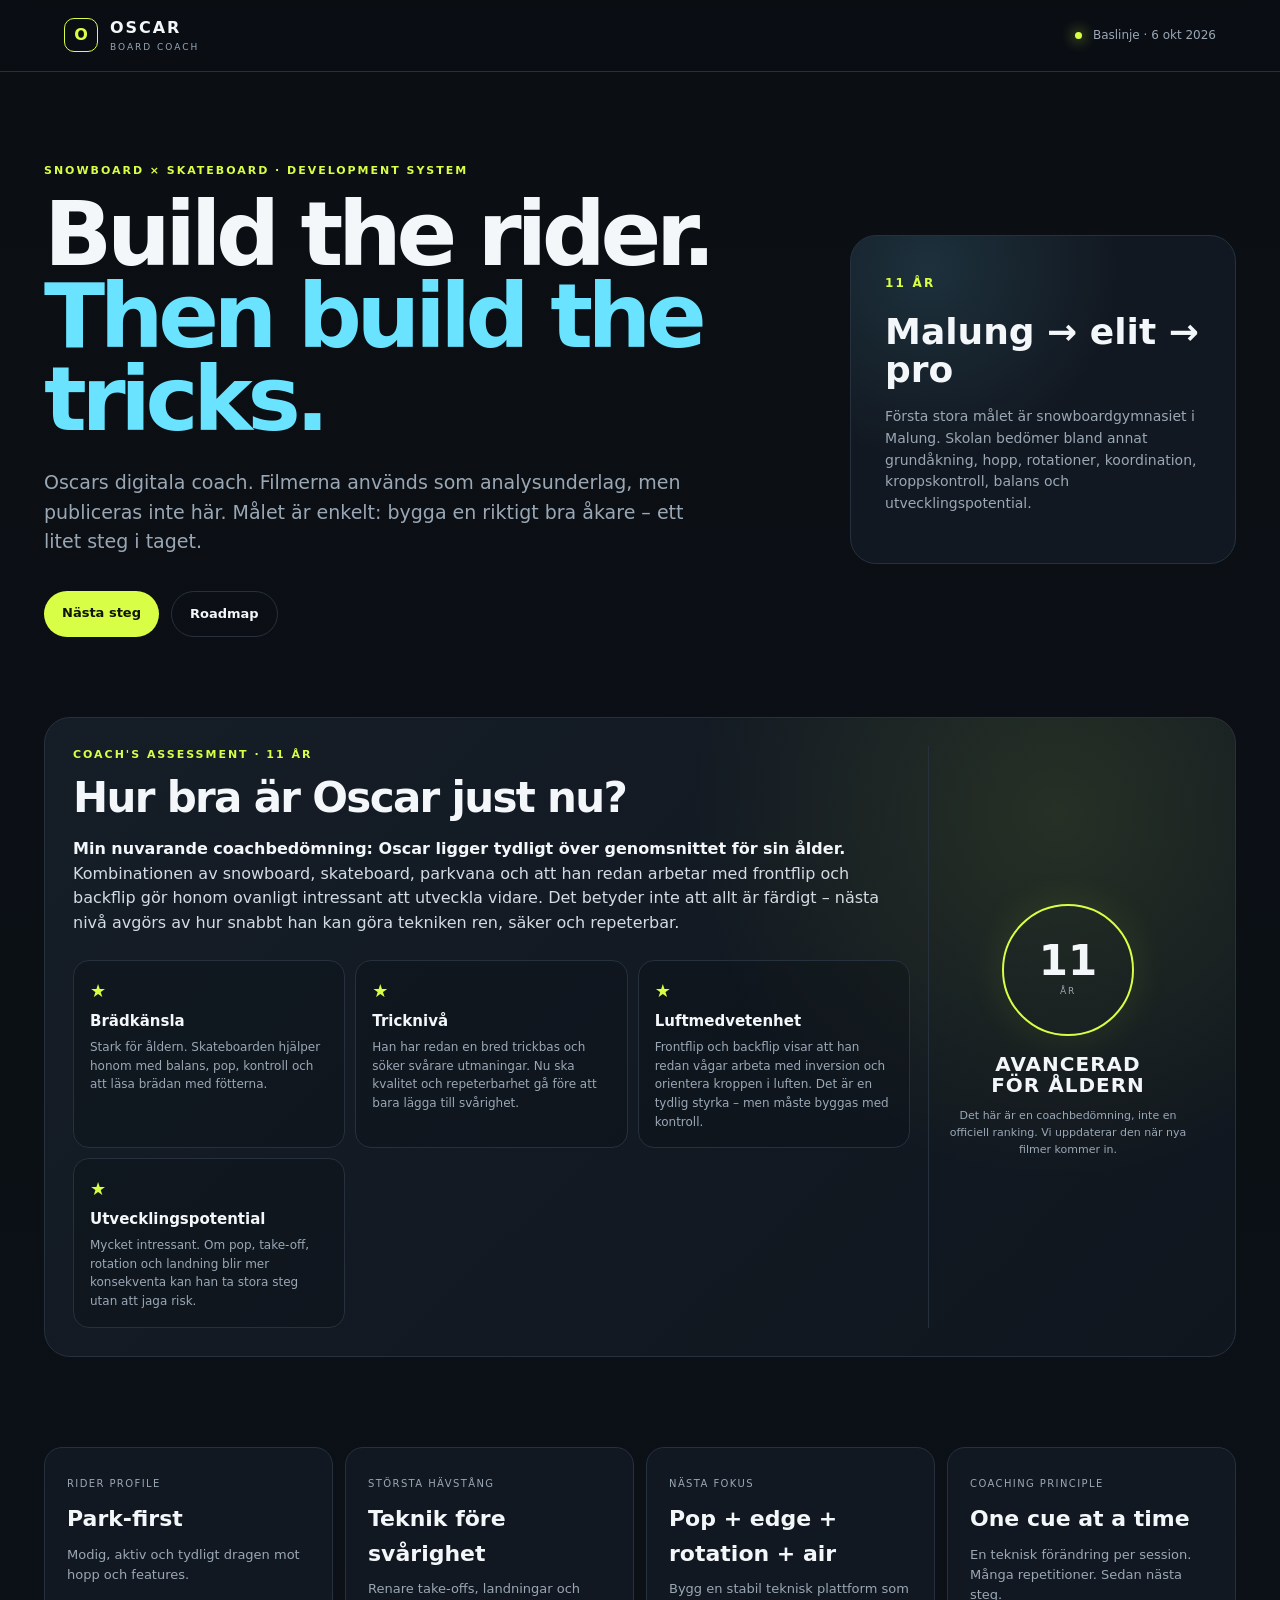
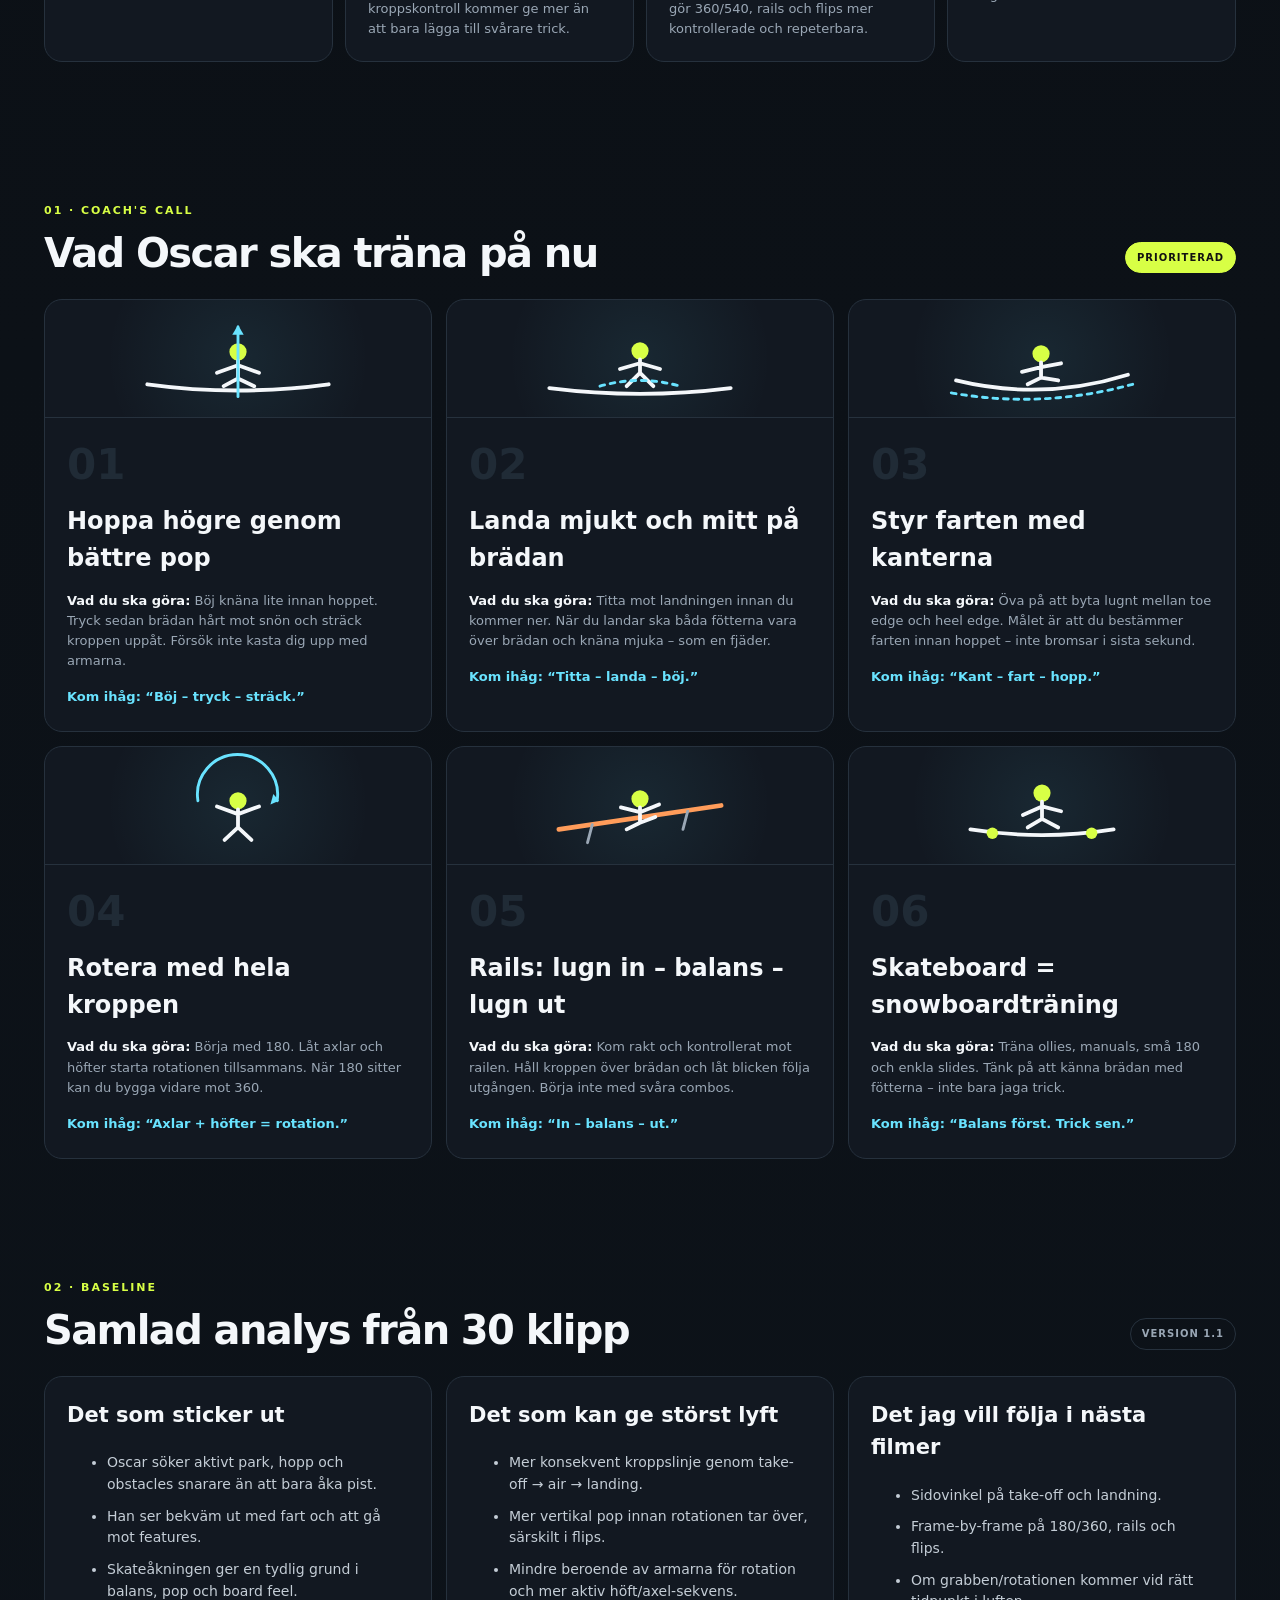
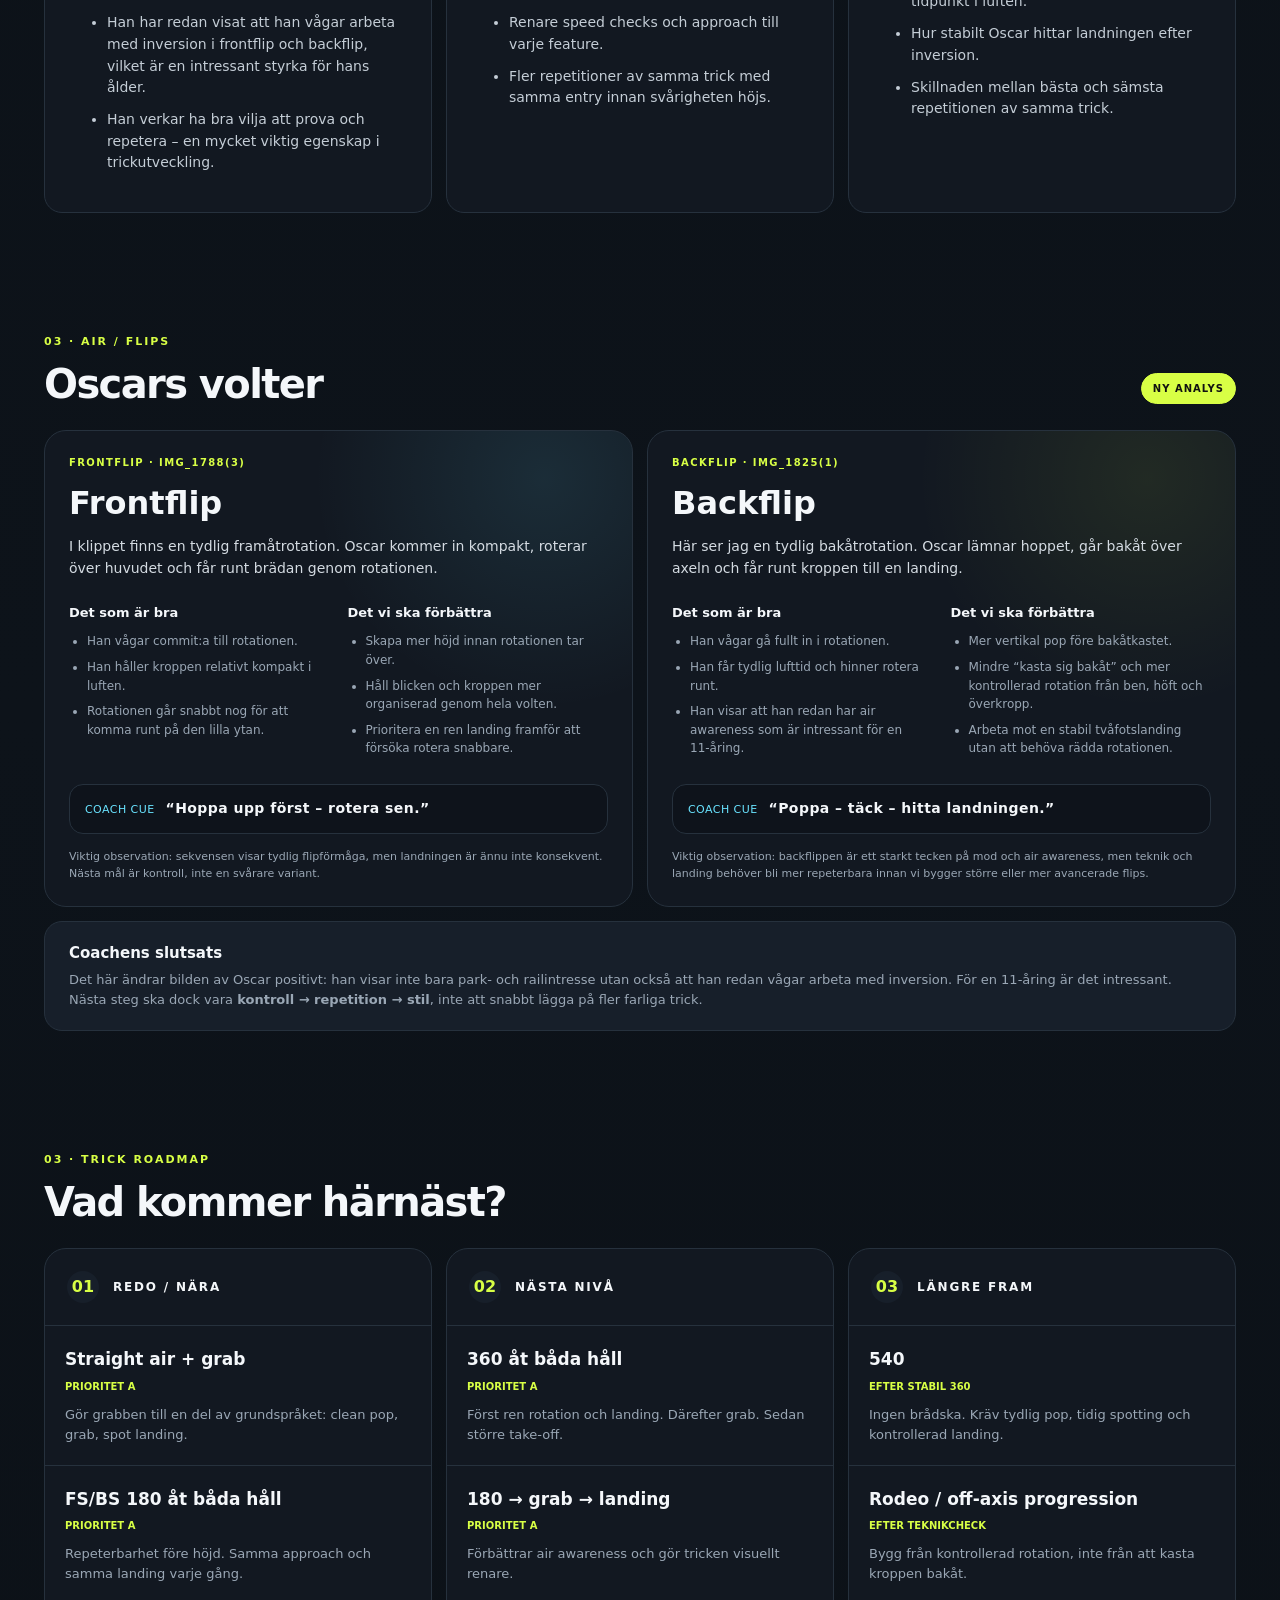
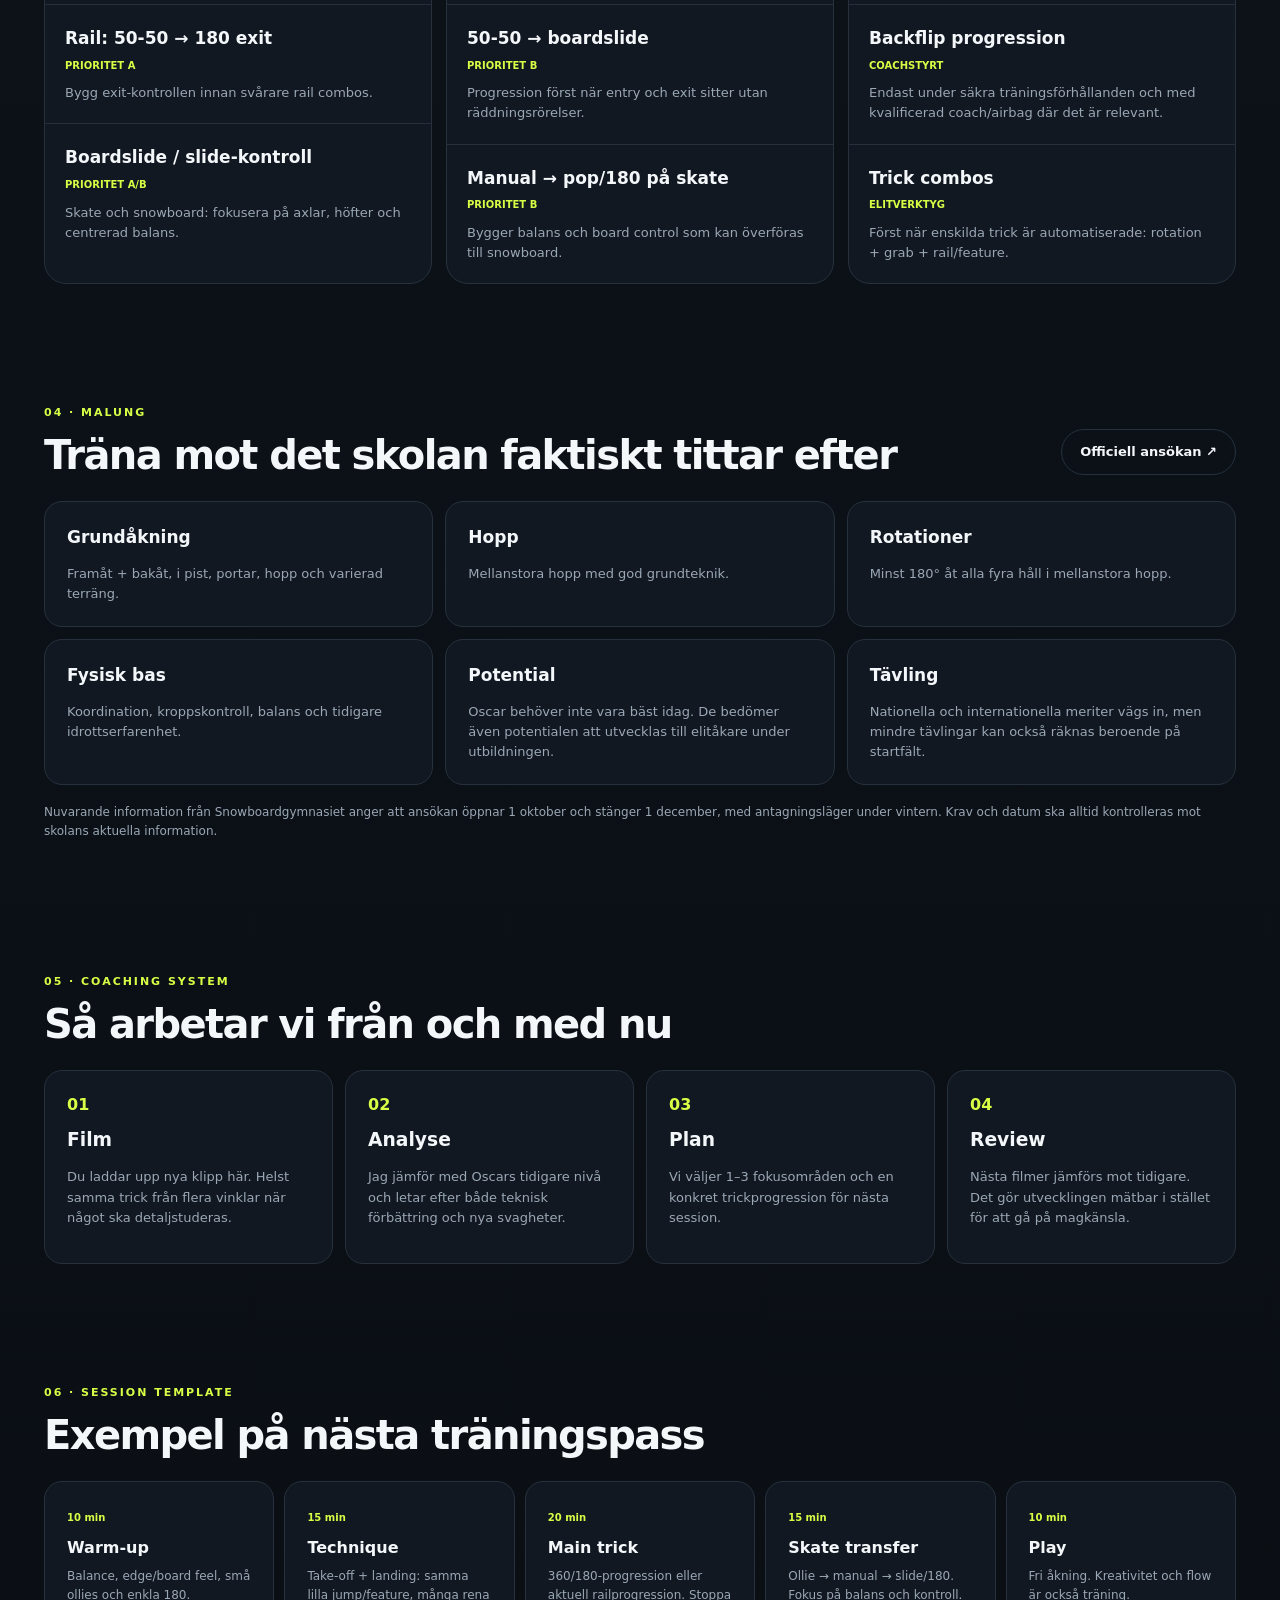
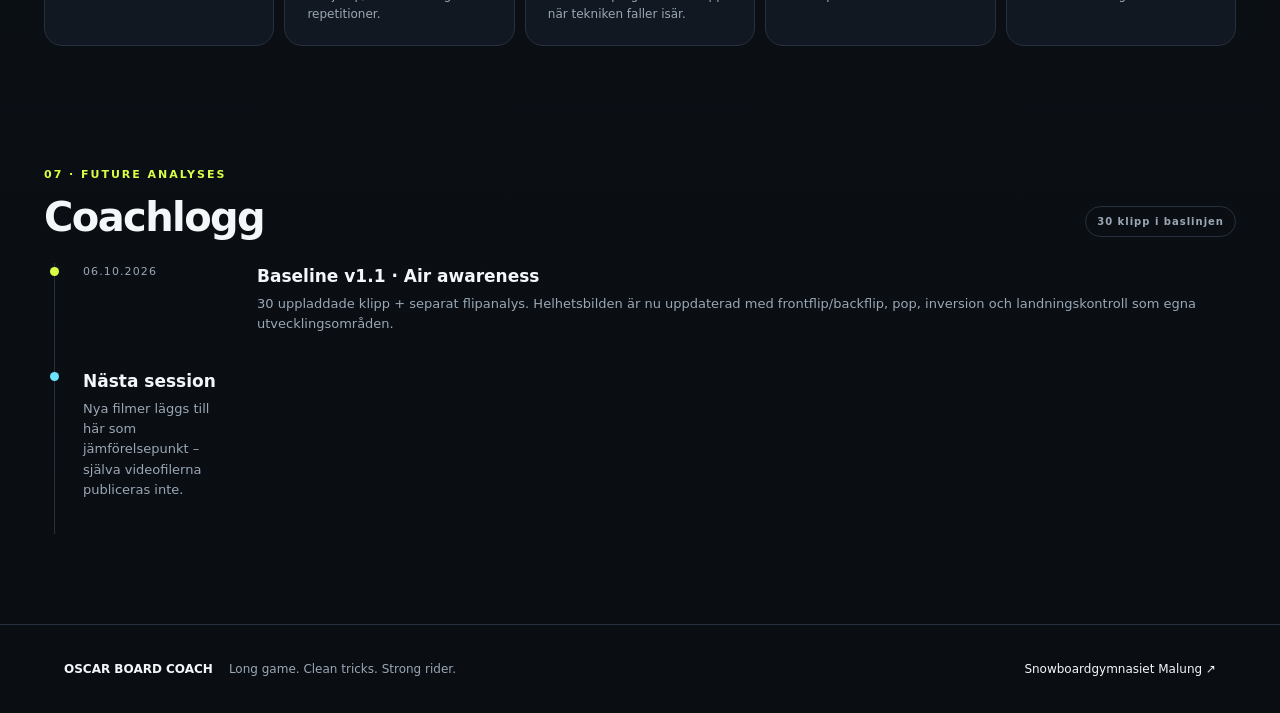
==== commit c982e07f: "Refine Oscar baseline and coach assessment" ====
--- a/oscar/index.html
+++ b/oscar/index.html
@@ -67,7 +67,7 @@
 </section>
 
 <section class="section">
-  <div class="section-head"><div><p class="eyebrow">02 · BASELINE</p><h2>Samlad analys från 30 klipp</h2></div><span class="pill">VERSION 1.0</span></div>
+  <div class="section-head"><div><p class="eyebrow">02 · BASELINE</p><h2>Samlad analys från 30 klipp</h2></div><span class="pill">VERSION 1.1</span></div>
   <div class="analysis-grid">
     <article class="analysis-card"><h3>Det som sticker ut</h3><ul><li>Oscar söker aktivt park, hopp och obstacles snarare än att bara åka pist.</li><li>Han ser bekväm ut med fart och att gå mot features.</li><li>Skateåkningen ger en tydlig grund i balans, pop och board feel.</li><li>Han har redan visat att han vågar arbeta med inversion i frontflip och backflip, vilket är en intressant styrka för hans ålder.<li>Han verkar ha bra vilja att prova och repetera – en mycket viktig egenskap i trickutveckling.</li></ul></article>
     <article class="analysis-card"><h3>Det som kan ge störst lyft</h3><ul><li>Mer konsekvent kroppslinje genom take-off → air → landing.</li><li>Mer vertikal pop innan rotationen tar över, särskilt i flips.</li><li>Mindre beroende av armarna för rotation och mer aktiv höft/axel-sekvens.</li><li>Renare speed checks och approach till varje feature.</li><li>Fler repetitioner av samma trick med samma entry innan svårigheten höjs.</li></ul></article>
